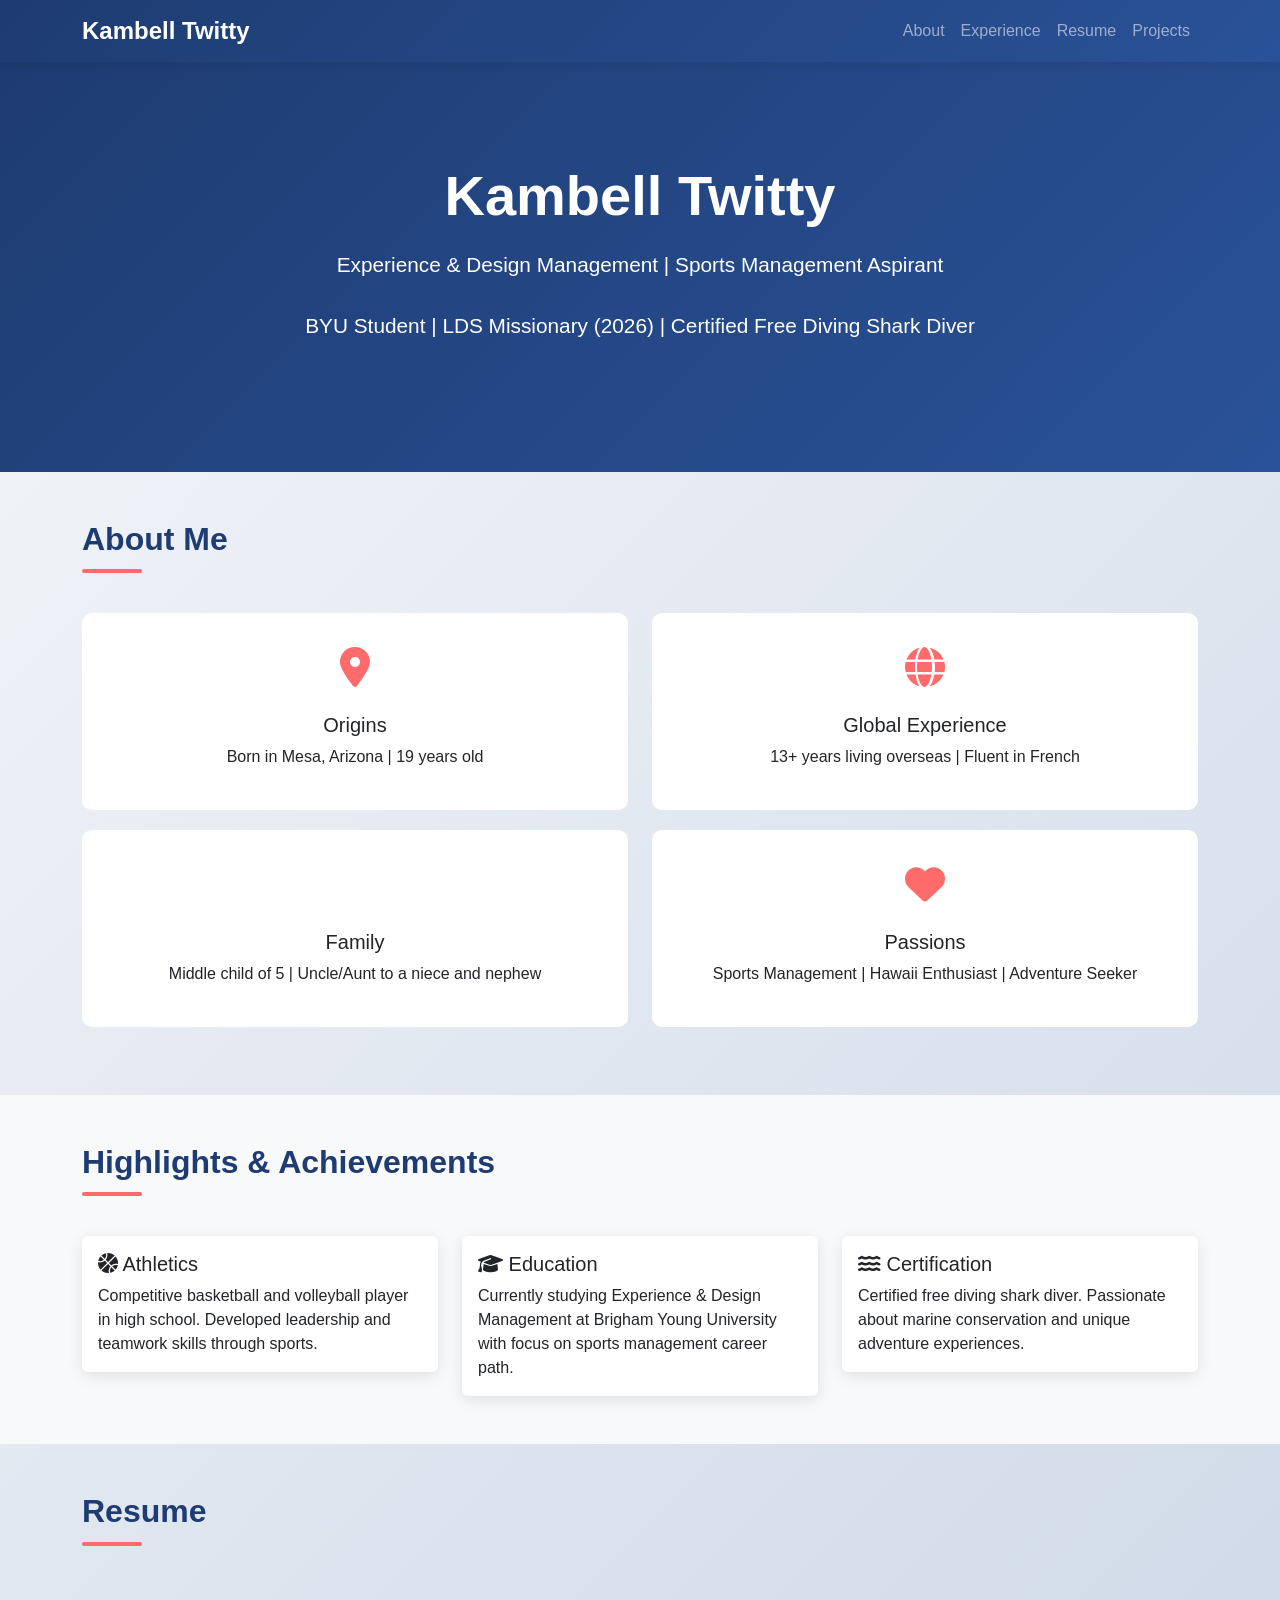
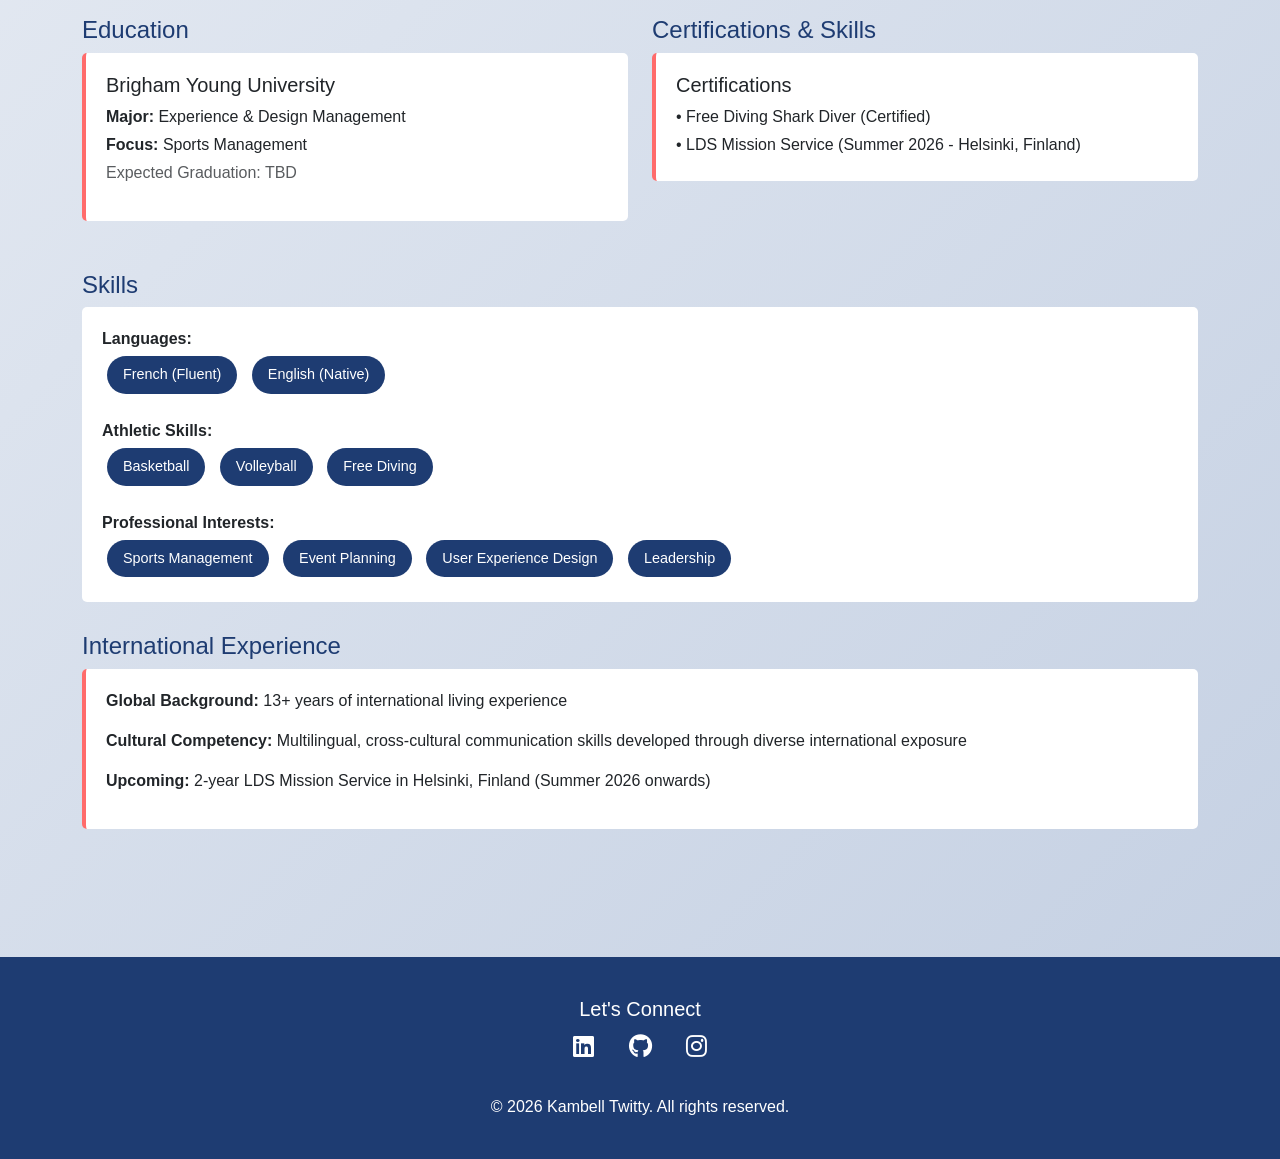
==== index.html @ cfc8c8ca "Initial commit: Create professional home page" ====
<!DOCTYPE html>
<html lang="en">
<head>
    <meta charset="UTF-8">
    <meta name="viewport" content="width=device-width, initial-scale=1.0">
    <title>Kambell Twitty | Experience & Design</title>
    <link href="https://cdn.jsdelivr.net/npm/bootstrap@5.3.0/dist/css/bootstrap.min.css" rel="stylesheet">
    <link href="https://cdnjs.cloudflare.com/ajax/libs/font-awesome/6.4.0/css/all.min.css" rel="stylesheet">
    <style>
        :root {
            --primary-color: #1e3c72;
            --secondary-color: #2a5298;
            --accent-color: #ff6b6b;
        }
        
        body {
            font-family: 'Segoe UI', Tahoma, Geneva, Verdana, sans-serif;
            background: linear-gradient(135deg, #f5f7fa 0%, #c3cfe2 100%);
            min-height: 100vh;
        }
        
        .navbar {
            background: linear-gradient(135deg, var(--primary-color) 0%, var(--secondary-color) 100%);
            box-shadow: 0 2px 10px rgba(0,0,0,0.1);
        }
        
        .navbar-brand {
            font-weight: 700;
            font-size: 1.5rem;
            color: #fff !important;
        }
        
        .hero-section {
            background: linear-gradient(135deg, var(--primary-color) 0%, var(--secondary-color) 100%);
            color: white;
            padding: 100px 0;
            text-align: center;
        }
        
        .hero-section h1 {
            font-size: 3.5rem;
            font-weight: 700;
            margin-bottom: 20px;
        }
        
        .hero-section p {
            font-size: 1.3rem;
            margin-bottom: 30px;
        }
        
        .card-hover {
            transition: transform 0.3s ease, box-shadow 0.3s ease;
            border: none;
            box-shadow: 0 4px 15px rgba(0,0,0,0.1);
        }
        
        .card-hover:hover {
            transform: translateY(-10px);
            box-shadow: 0 8px 25px rgba(0,0,0,0.15);
        }
        
        .section-title {
            color: var(--primary-color);
            font-weight: 700;
            margin-bottom: 40px;
            position: relative;
            padding-bottom: 15px;
        }
        
        .section-title::after {
            content: '';
            position: absolute;
            bottom: 0;
            left: 0;
            width: 60px;
            height: 4px;
            background: var(--accent-color);
            border-radius: 2px;
        }
        
        .skill-badge {
            display: inline-block;
            background: var(--primary-color);
            color: white;
            padding: 8px 16px;
            border-radius: 20px;
            margin: 5px;
            font-size: 0.9rem;
        }
        
        .fact-card {
            background: white;
            padding: 25px;
            border-radius: 10px;
            margin-bottom: 20px;
            text-align: center;
        }
        
        .fact-icon {
            font-size: 2.5rem;
            color: var(--accent-color);
            margin-bottom: 15px;
        }
        
        footer {
            background: var(--primary-color);
            color: white;
            padding: 40px 0;
            margin-top: 60px;
        }
        
        .social-links a {
            color: white;
            font-size: 1.5rem;
            margin: 0 15px;
            transition: color 0.3s ease;
        }
        
        .social-links a:hover {
            color: var(--accent-color);
        }
    </style>
</head>
<body>
    <!-- Navigation -->
    <nav class="navbar navbar-expand-lg navbar-dark sticky-top">
        <div class="container">
            <a class="navbar-brand" href="#home">Kambell Twitty</a>
            <button class="navbar-toggler" type="button" data-bs-toggle="collapse" data-bs-target="#navbarNav">
                <span class="navbar-toggler-icon"></span>
            </button>
            <div class="collapse navbar-collapse" id="navbarNav">
                <ul class="navbar-nav ms-auto">
                    <li class="nav-item"><a class="nav-link" href="#about">About</a></li>
                    <li class="nav-item"><a class="nav-link" href="#experience">Experience</a></li>
                    <li class="nav-item"><a class="nav-link" href="#resume">Resume</a></li>
                    <li class="nav-item"><a class="nav-link" href="scratch.html">Projects</a></li>
                </ul>
            </div>
        </div>
    </nav>

    <!-- Hero Section -->
    <div class="hero-section" id="home">
        <div class="container">
            <h1>Kambell Twitty</h1>
            <p>Experience & Design Management | Sports Management Aspirant</p>
            <p class="lead">BYU Student | LDS Missionary (2026) | Certified Free Diving Shark Diver</p>
        </div>
    </div>

    <!-- About Section -->
    <section class="py-5" id="about">
        <div class="container">
            <h2 class="section-title">About Me</h2>
            <div class="row">
                <div class="col-lg-6">
                    <div class="fact-card">
                        <div class="fact-icon"><i class="fas fa-map-marker-alt"></i></div>
                        <h5>Origins</h5>
                        <p>Born in Mesa, Arizona | 19 years old</p>
                    </div>
                </div>
                <div class="col-lg-6">
                    <div class="fact-card">
                        <div class="fact-icon"><i class="fas fa-globe"></i></div>
                        <h5>Global Experience</h5>
                        <p>13+ years living overseas | Fluent in French</p>
                    </div>
                </div>
                <div class="col-lg-6">
                    <div class="fact-card">
                        <div class="fact-icon"><i class="fas fa-family"></i></div>
                        <h5>Family</h5>
                        <p>Middle child of 5 | Uncle/Aunt to a niece and nephew</p>
                    </div>
                </div>
                <div class="col-lg-6">
                    <div class="fact-card">
                        <div class="fact-icon"><i class="fas fa-heart"></i></div>
                        <h5>Passions</h5>
                        <p>Sports Management | Hawaii Enthusiast | Adventure Seeker</p>
                    </div>
                </div>
            </div>
        </div>
    </section>

    <!-- Experience Section -->
    <section class="py-5 bg-light" id="experience">
        <div class="container">
            <h2 class="section-title">Highlights & Achievements</h2>
            <div class="row">
                <div class="col-lg-4">
                    <div class="card card-hover">
                        <div class="card-body">
                            <h5 class="card-title"><i class="fas fa-basketball"></i> Athletics</h5>
                            <p class="card-text">Competitive basketball and volleyball player in high school. Developed leadership and teamwork skills through sports.</p>
                        </div>
                    </div>
                </div>
                <div class="col-lg-4">
                    <div class="card card-hover">
                        <div class="card-body">
                            <h5 class="card-title"><i class="fas fa-graduation-cap"></i> Education</h5>
                            <p class="card-text">Currently studying Experience & Design Management at Brigham Young University with focus on sports management career path.</p>
                        </div>
                    </div>
                </div>
                <div class="col-lg-4">
                    <div class="card card-hover">
                        <div class="card-body">
                            <h5 class="card-title"><i class="fas fa-water"></i> Certification</h5>
                            <p class="card-text">Certified free diving shark diver. Passionate about marine conservation and unique adventure experiences.</p>
                        </div>
                    </div>
                </div>
            </div>
        </div>
    </section>

    <!-- Resume Section -->
    <section class="py-5" id="resume">
        <div class="container">
            <h2 class="section-title">Resume</h2>
            
            <div class="row">
                <div class="col-lg-6">
                    <h4 style="color: var(--primary-color); margin-top: 30px;">Education</h4>
                    <div style="background: white; padding: 20px; border-left: 4px solid var(--accent-color); margin-bottom: 20px; border-radius: 5px;">
                        <h5>Brigham Young University</h5>
                        <p class="mb-1"><strong>Major:</strong> Experience & Design Management</p>
                        <p class="mb-1"><strong>Focus:</strong> Sports Management</p>
                        <p class="text-muted">Expected Graduation: TBD</p>
                    </div>
                </div>

                <div class="col-lg-6">
                    <h4 style="color: var(--primary-color); margin-top: 30px;">Certifications & Skills</h4>
                    <div style="background: white; padding: 20px; border-left: 4px solid var(--accent-color); margin-bottom: 20px; border-radius: 5px;">
                        <h5>Certifications</h5>
                        <p class="mb-1">• Free Diving Shark Diver (Certified)</p>
                        <p class="mb-1">• LDS Mission Service (Summer 2026 - Helsinki, Finland)</p>
                    </div>
                </div>
            </div>

            <div class="row">
                <div class="col-12">
                    <h4 style="color: var(--primary-color); margin-top: 30px;">Skills</h4>
                    <div style="background: white; padding: 20px; border-radius: 5px;">
                        <div style="margin-bottom: 20px;">
                            <strong>Languages:</strong><br>
                            <span class="skill-badge">French (Fluent)</span>
                            <span class="skill-badge">English (Native)</span>
                        </div>
                        <div style="margin-bottom: 20px;">
                            <strong>Athletic Skills:</strong><br>
                            <span class="skill-badge">Basketball</span>
                            <span class="skill-badge">Volleyball</span>
                            <span class="skill-badge">Free Diving</span>
                        </div>
                        <div>
                            <strong>Professional Interests:</strong><br>
                            <span class="skill-badge">Sports Management</span>
                            <span class="skill-badge">Event Planning</span>
                            <span class="skill-badge">User Experience Design</span>
                            <span class="skill-badge">Leadership</span>
                        </div>
                    </div>
                </div>
            </div>

            <div class="row">
                <div class="col-12">
                    <h4 style="color: var(--primary-color); margin-top: 30px;">International Experience</h4>
                    <div style="background: white; padding: 20px; border-left: 4px solid var(--accent-color); margin-bottom: 20px; border-radius: 5px;">
                        <p><strong>Global Background:</strong> 13+ years of international living experience</p>
                        <p><strong>Cultural Competency:</strong> Multilingual, cross-cultural communication skills developed through diverse international exposure</p>
                        <p><strong>Upcoming:</strong> 2-year LDS Mission Service in Helsinki, Finland (Summer 2026 onwards)</p>
                    </div>
                </div>
            </div>
        </div>
    </section>

    <!-- Footer -->
    <footer>
        <div class="container text-center">
            <h5>Let's Connect</h5>
            <div class="social-links">
                <a href="https://www.linkedin.com" title="LinkedIn"><i class="fab fa-linkedin"></i></a>
                <a href="https://www.github.com/knt1018" title="GitHub"><i class="fab fa-github"></i></a>
                <a href="https://www.instagram.com" title="Instagram"><i class="fab fa-instagram"></i></a>
            </div>
            <p style="margin-top: 30px; margin-bottom: 0;">© 2026 Kambell Twitty. All rights reserved.</p>
        </div>
    </footer>

    <script src="https://cdn.jsdelivr.net/npm/bootstrap@5.3.0/dist/js/bootstrap.bundle.min.js"></script>
</body>
</html>
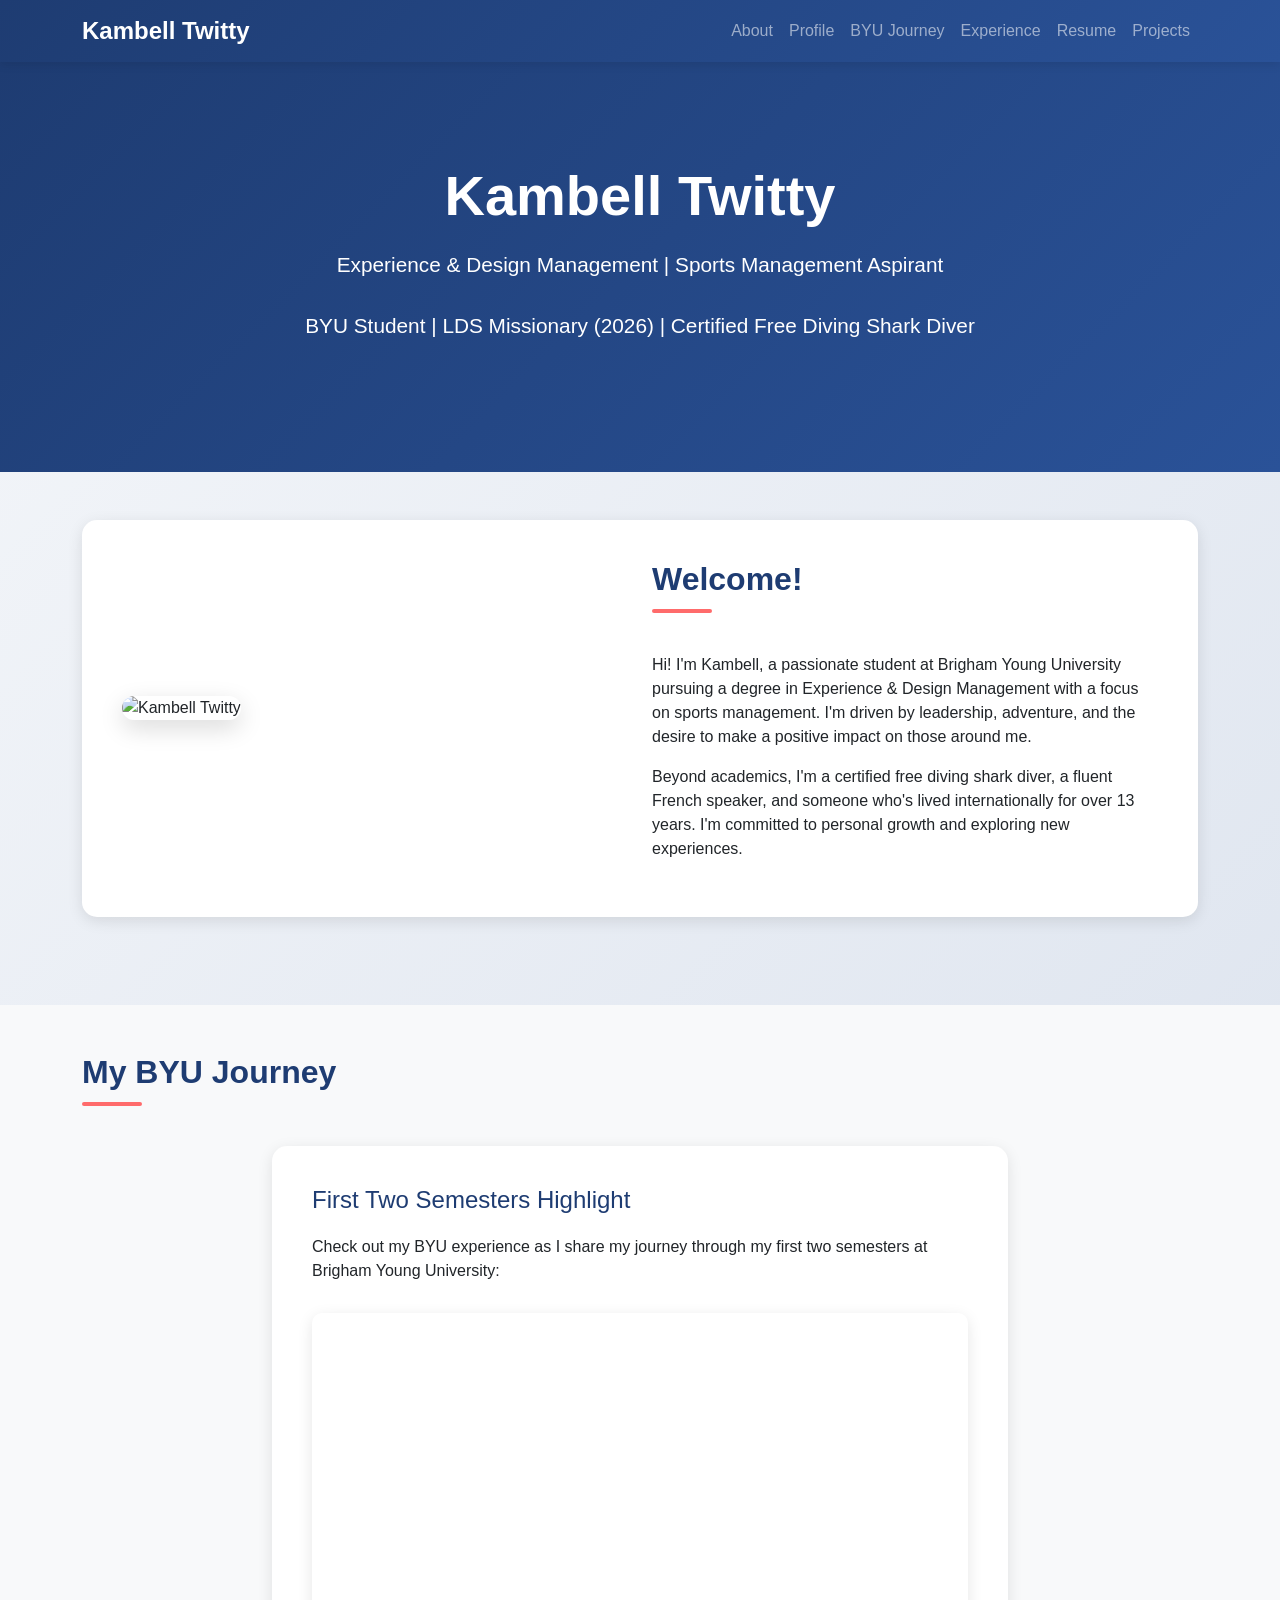
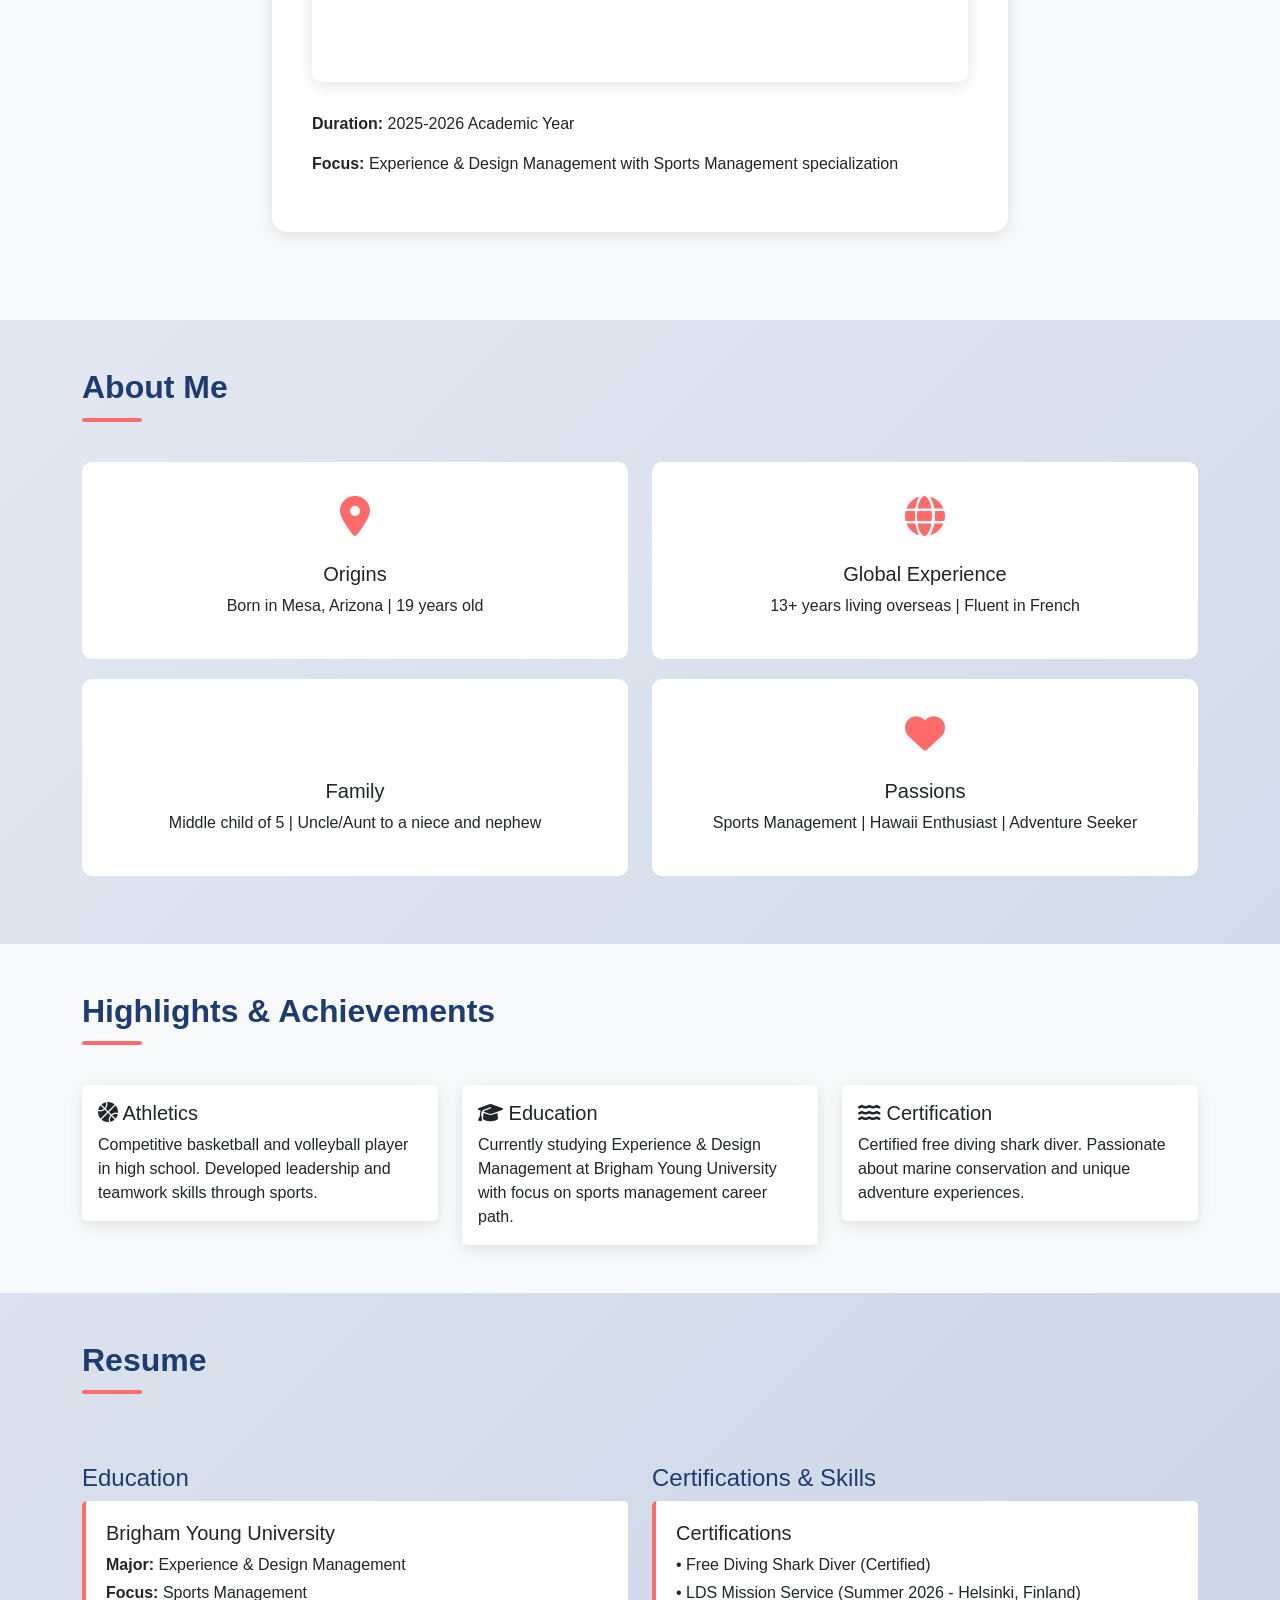
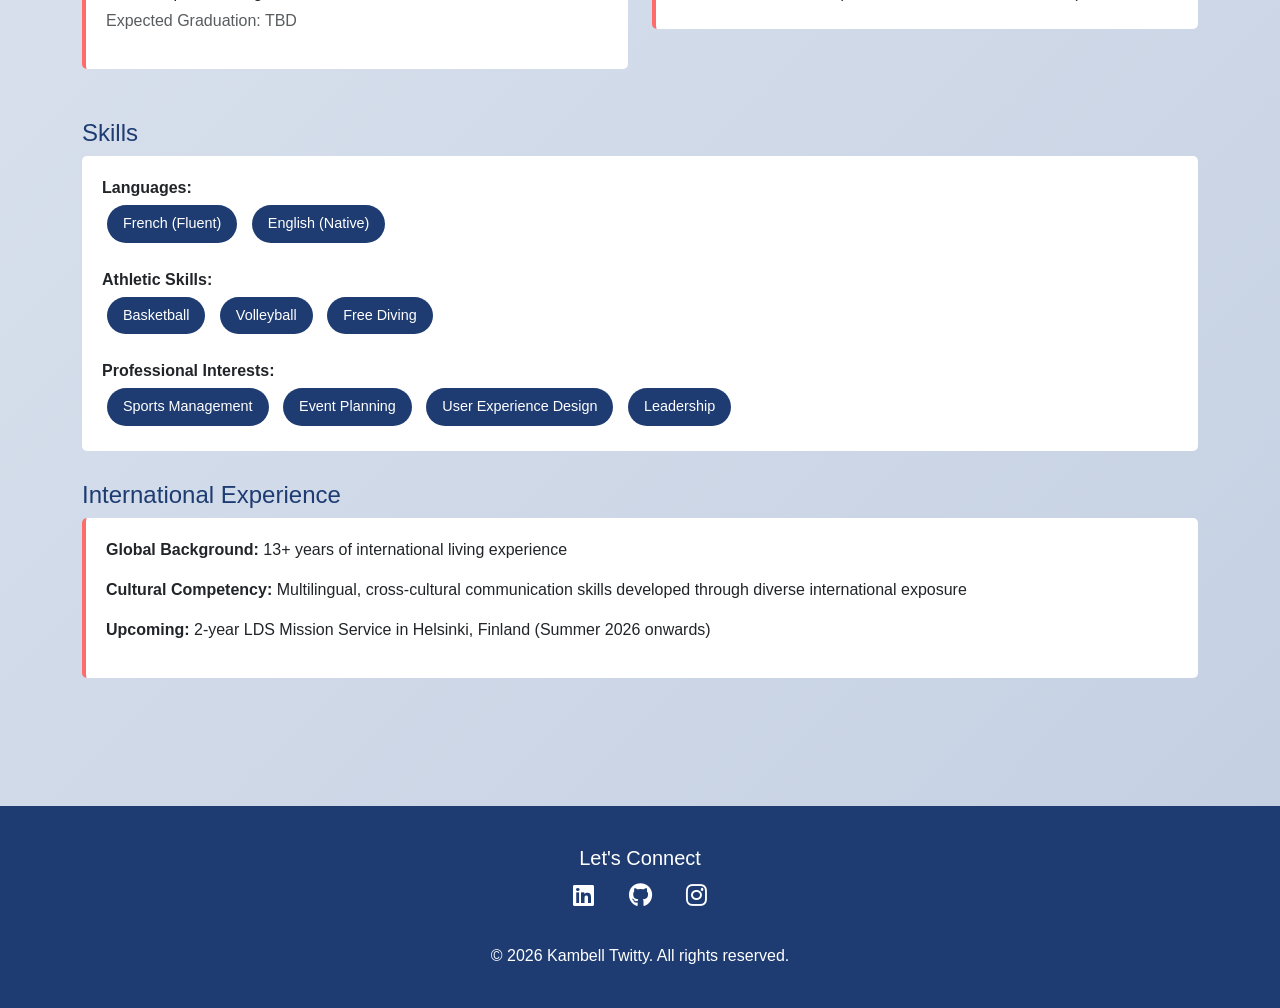
==== commit aae77b15: "Add resume details, BYU video, and profile picture" ====
--- a/index.html
+++ b/index.html
@@ -101,6 +101,41 @@
             color: var(--accent-color);
             margin-bottom: 15px;
         }
+
+        .profile-section {
+            background: white;
+            padding: 40px;
+            border-radius: 15px;
+            margin-bottom: 40px;
+            box-shadow: 0 4px 15px rgba(0,0,0,0.1);
+        }
+
+        .profile-image {
+            max-width: 100%;
+            border-radius: 15px;
+            box-shadow: 0 8px 25px rgba(0,0,0,0.15);
+            margin-bottom: 20px;
+        }
+
+        .video-container {
+            position: relative;
+            width: 100%;
+            padding-bottom: 56.25%;
+            height: 0;
+            overflow: hidden;
+            border-radius: 10px;
+            margin: 30px 0;
+            box-shadow: 0 4px 15px rgba(0,0,0,0.1);
+        }
+
+        .video-container iframe {
+            position: absolute;
+            top: 0;
+            left: 0;
+            width: 100%;
+            height: 100%;
+            border: none;
+        }
         
         footer {
             background: var(--primary-color);
@@ -132,6 +167,8 @@
             <div class="collapse navbar-collapse" id="navbarNav">
                 <ul class="navbar-nav ms-auto">
                     <li class="nav-item"><a class="nav-link" href="#about">About</a></li>
+                    <li class="nav-item"><a class="nav-link" href="#profile">Profile</a></li>
+                    <li class="nav-item"><a class="nav-link" href="#byu">BYU Journey</a></li>
                     <li class="nav-item"><a class="nav-link" href="#experience">Experience</a></li>
                     <li class="nav-item"><a class="nav-link" href="#resume">Resume</a></li>
                     <li class="nav-item"><a class="nav-link" href="scratch.html">Projects</a></li>
@@ -148,6 +185,44 @@
             <p class="lead">BYU Student | LDS Missionary (2026) | Certified Free Diving Shark Diver</p>
         </div>
     </div>
+
+    <!-- Profile Section with Picture -->
+    <section class="py-5" id="profile">
+        <div class="container">
+            <div class="profile-section">
+                <div class="row align-items-center">
+                    <div class="col-lg-6">
+                        <img src="images/profile.jpg" alt="Kambell Twitty" class="profile-image">
+                    </div>
+                    <div class="col-lg-6">
+                        <h2 class="section-title">Welcome!</h2>
+                        <p>Hi! I'm Kambell, a passionate student at Brigham Young University pursuing a degree in Experience & Design Management with a focus on sports management. I'm driven by leadership, adventure, and the desire to make a positive impact on those around me.</p>
+                        <p>Beyond academics, I'm a certified free diving shark diver, a fluent French speaker, and someone who's lived internationally for over 13 years. I'm committed to personal growth and exploring new experiences.</p>
+                    </div>
+                </div>
+            </div>
+        </div>
+    </section>
+
+    <!-- BYU Journey Section -->
+    <section class="py-5 bg-light" id="byu">
+        <div class="container">
+            <h2 class="section-title">My BYU Journey</h2>
+            <div class="row">
+                <div class="col-lg-8 mx-auto">
+                    <div class="profile-section">
+                        <h4 style="color: var(--primary-color); margin-bottom: 20px;">First Two Semesters Highlight</h4>
+                        <p>Check out my BYU experience as I share my journey through my first two semesters at Brigham Young University:</p>
+                        <div class="video-container">
+                            <iframe src="https://www.youtube.com/embed/iXqQckpRksQ" title="My BYU Experience" allowfullscreen="" allow="accelerometer; autoplay; clipboard-write; encrypted-media; gyroscope; picture-in-picture"></iframe>
+                        </div>
+                        <p><strong>Duration:</strong> 2025-2026 Academic Year</p>
+                        <p><strong>Focus:</strong> Experience & Design Management with Sports Management specialization</p>
+                    </div>
+                </div>
+            </div>
+        </div>
+    </section>
 
     <!-- About Section -->
     <section class="py-5" id="about">
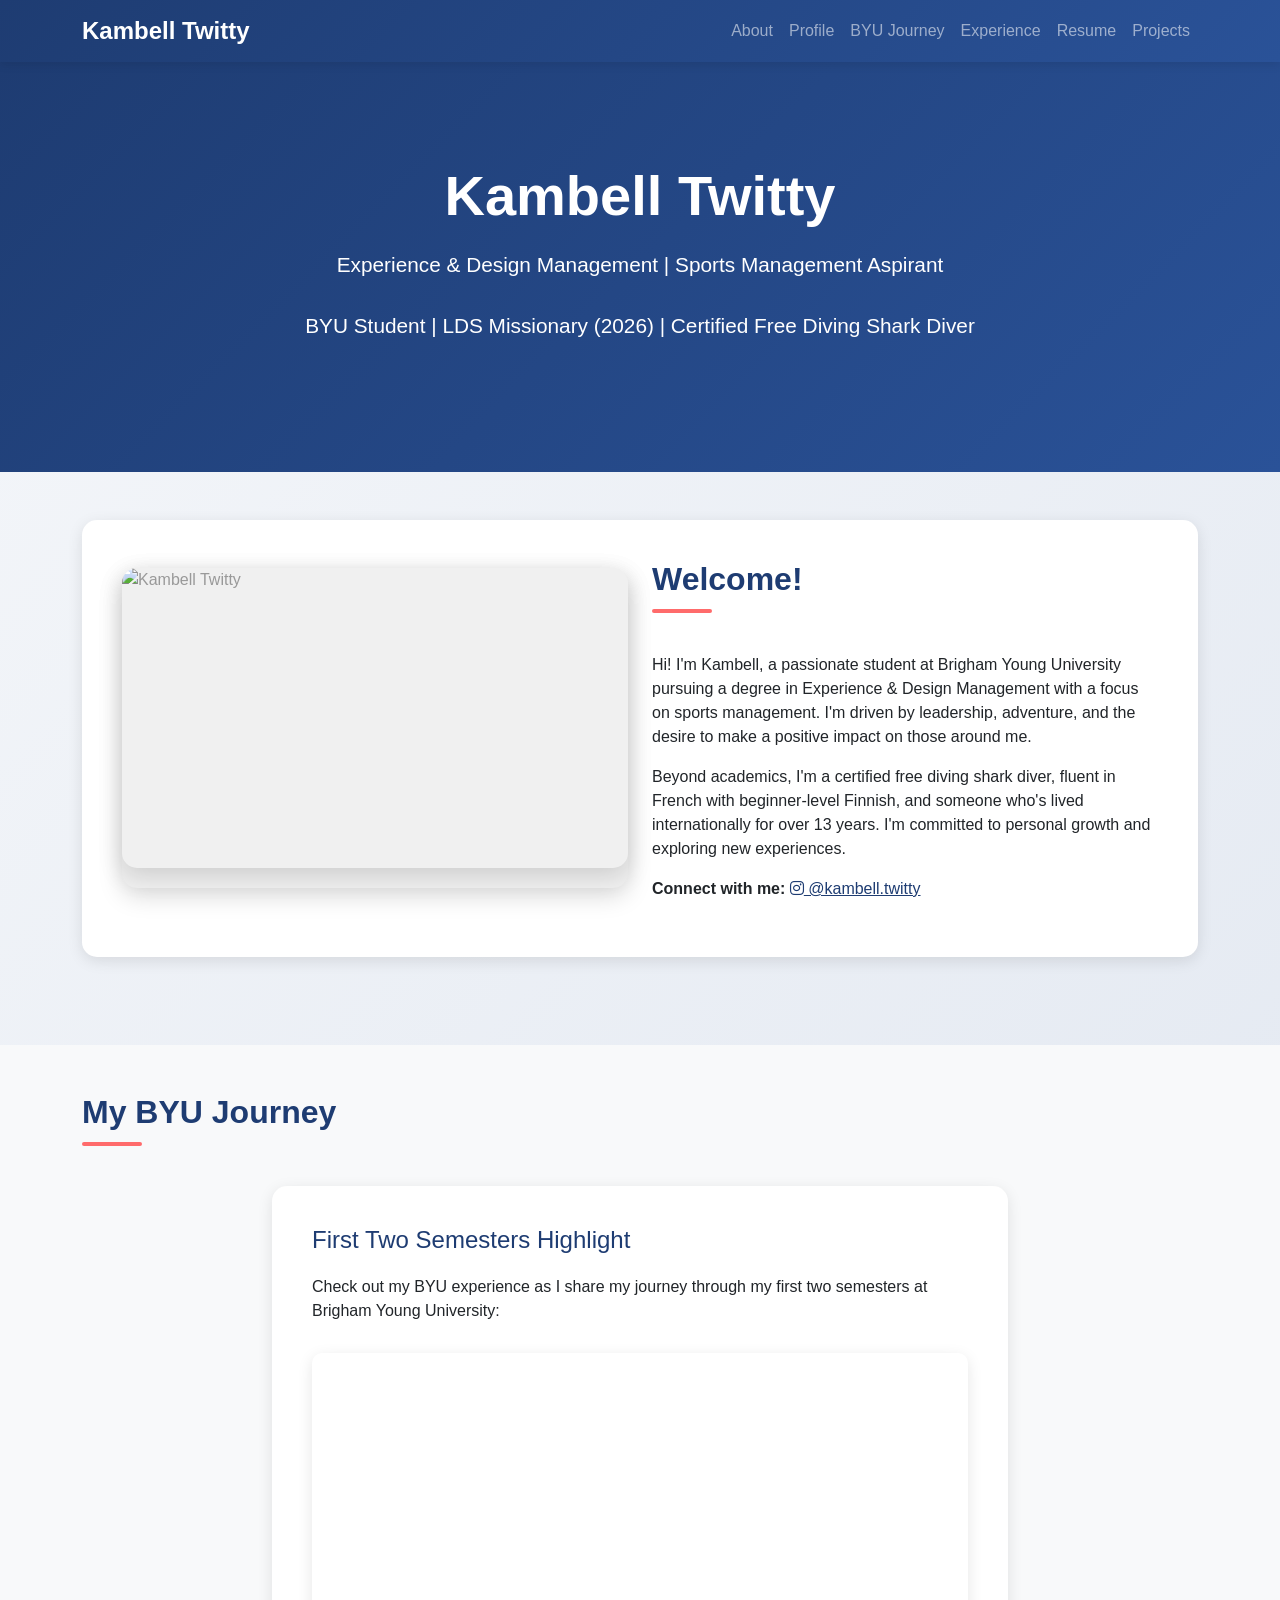
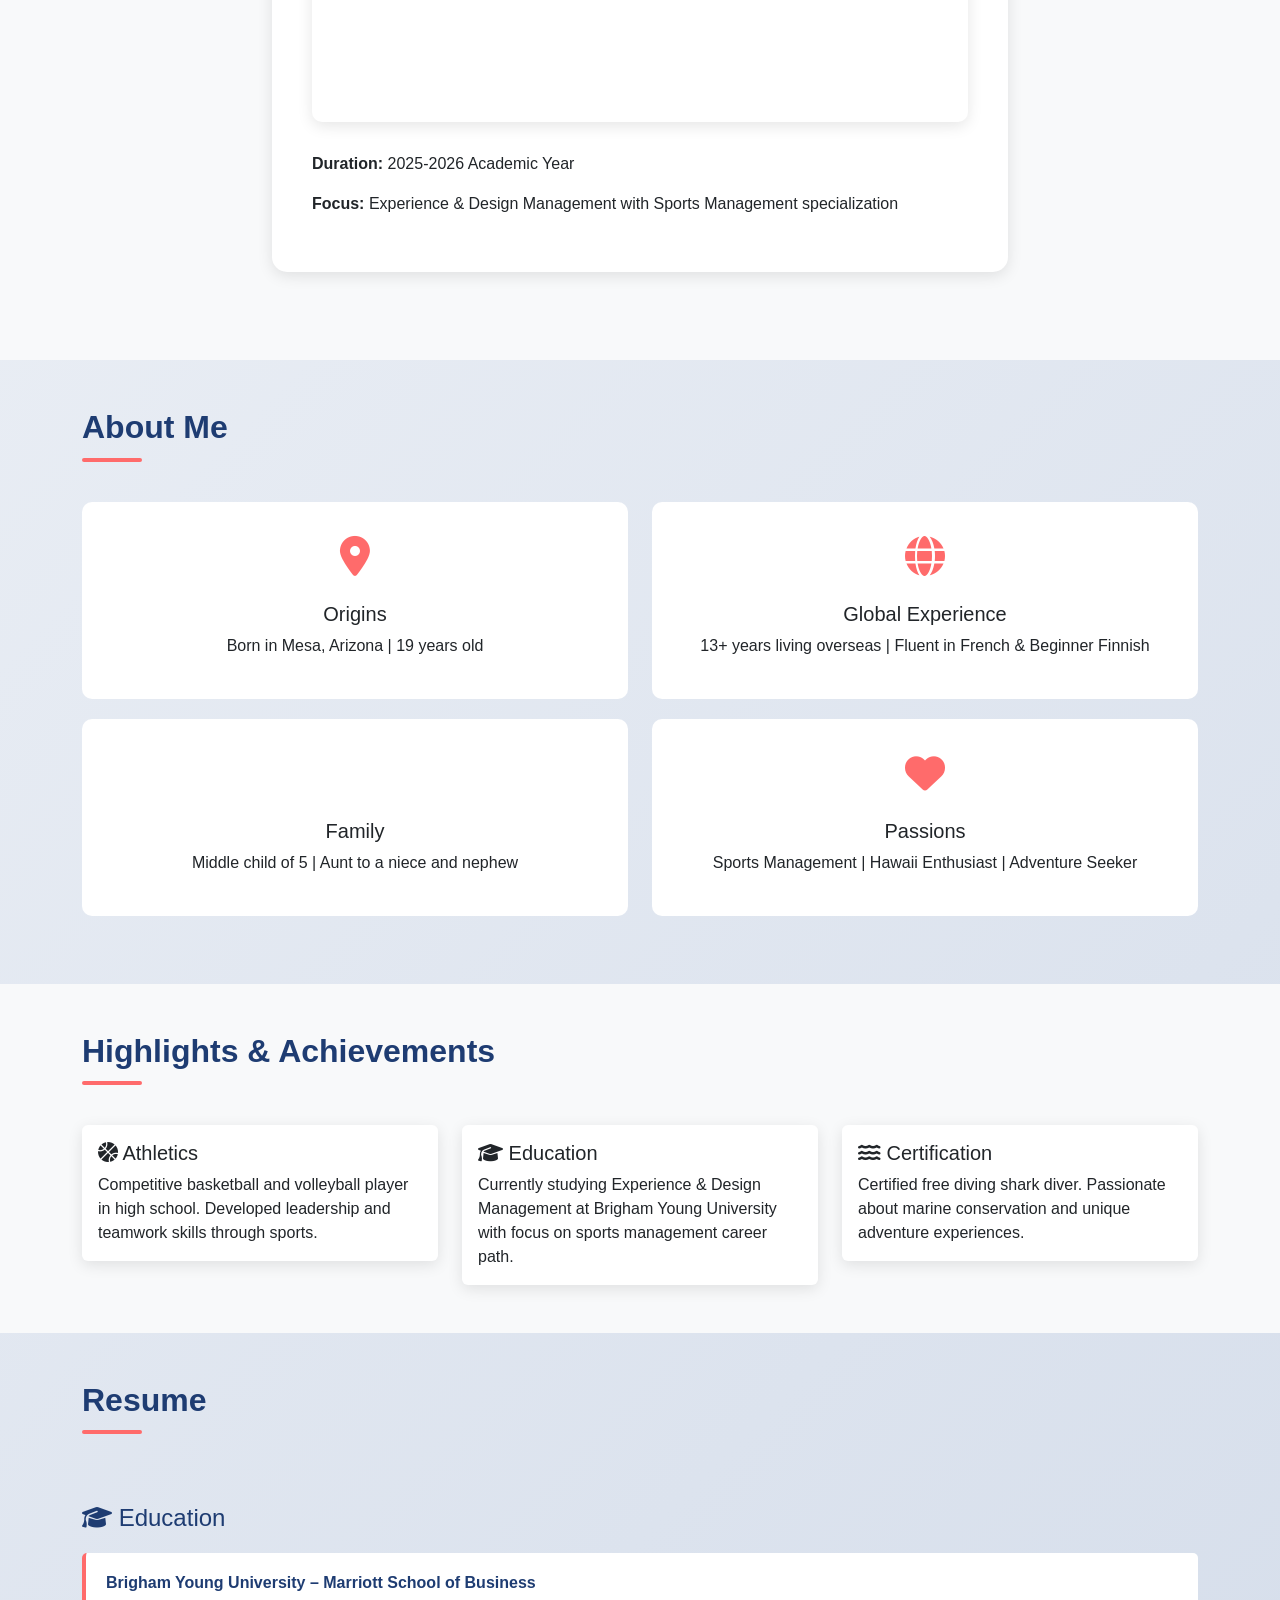
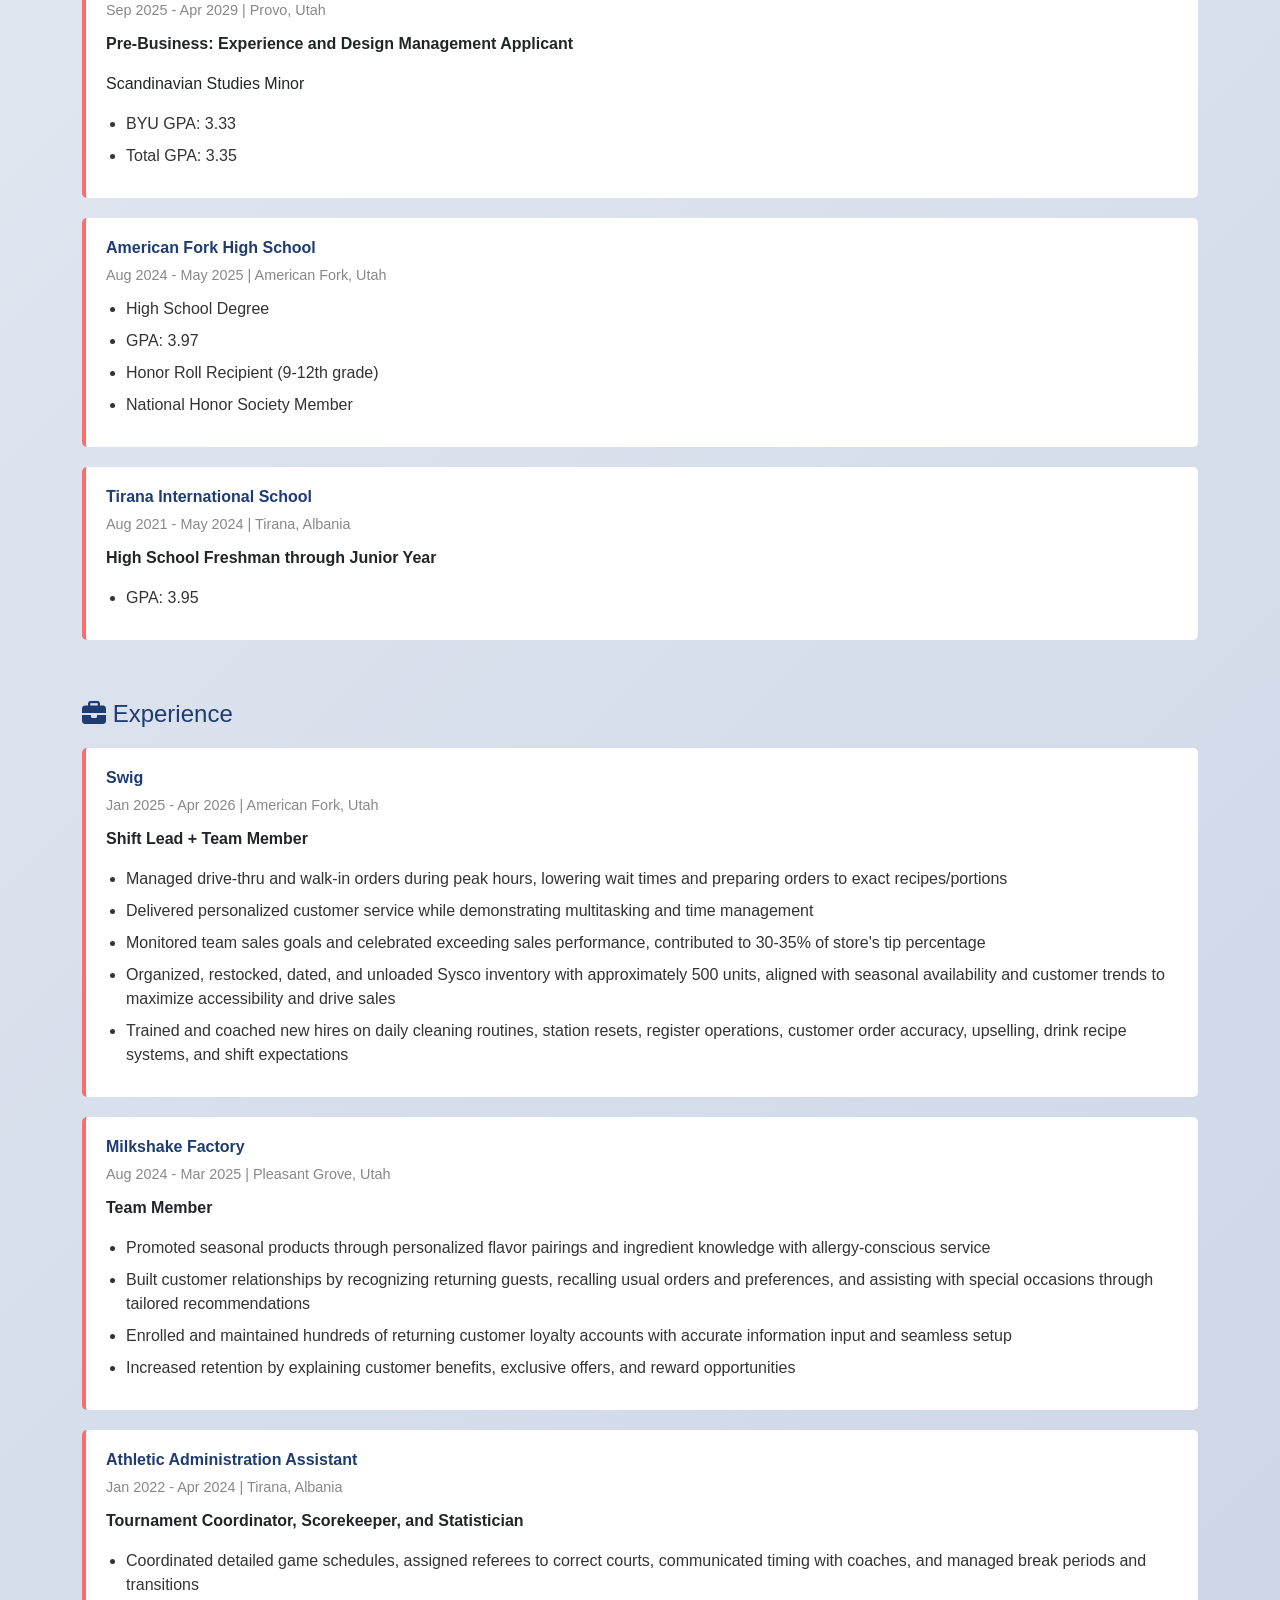
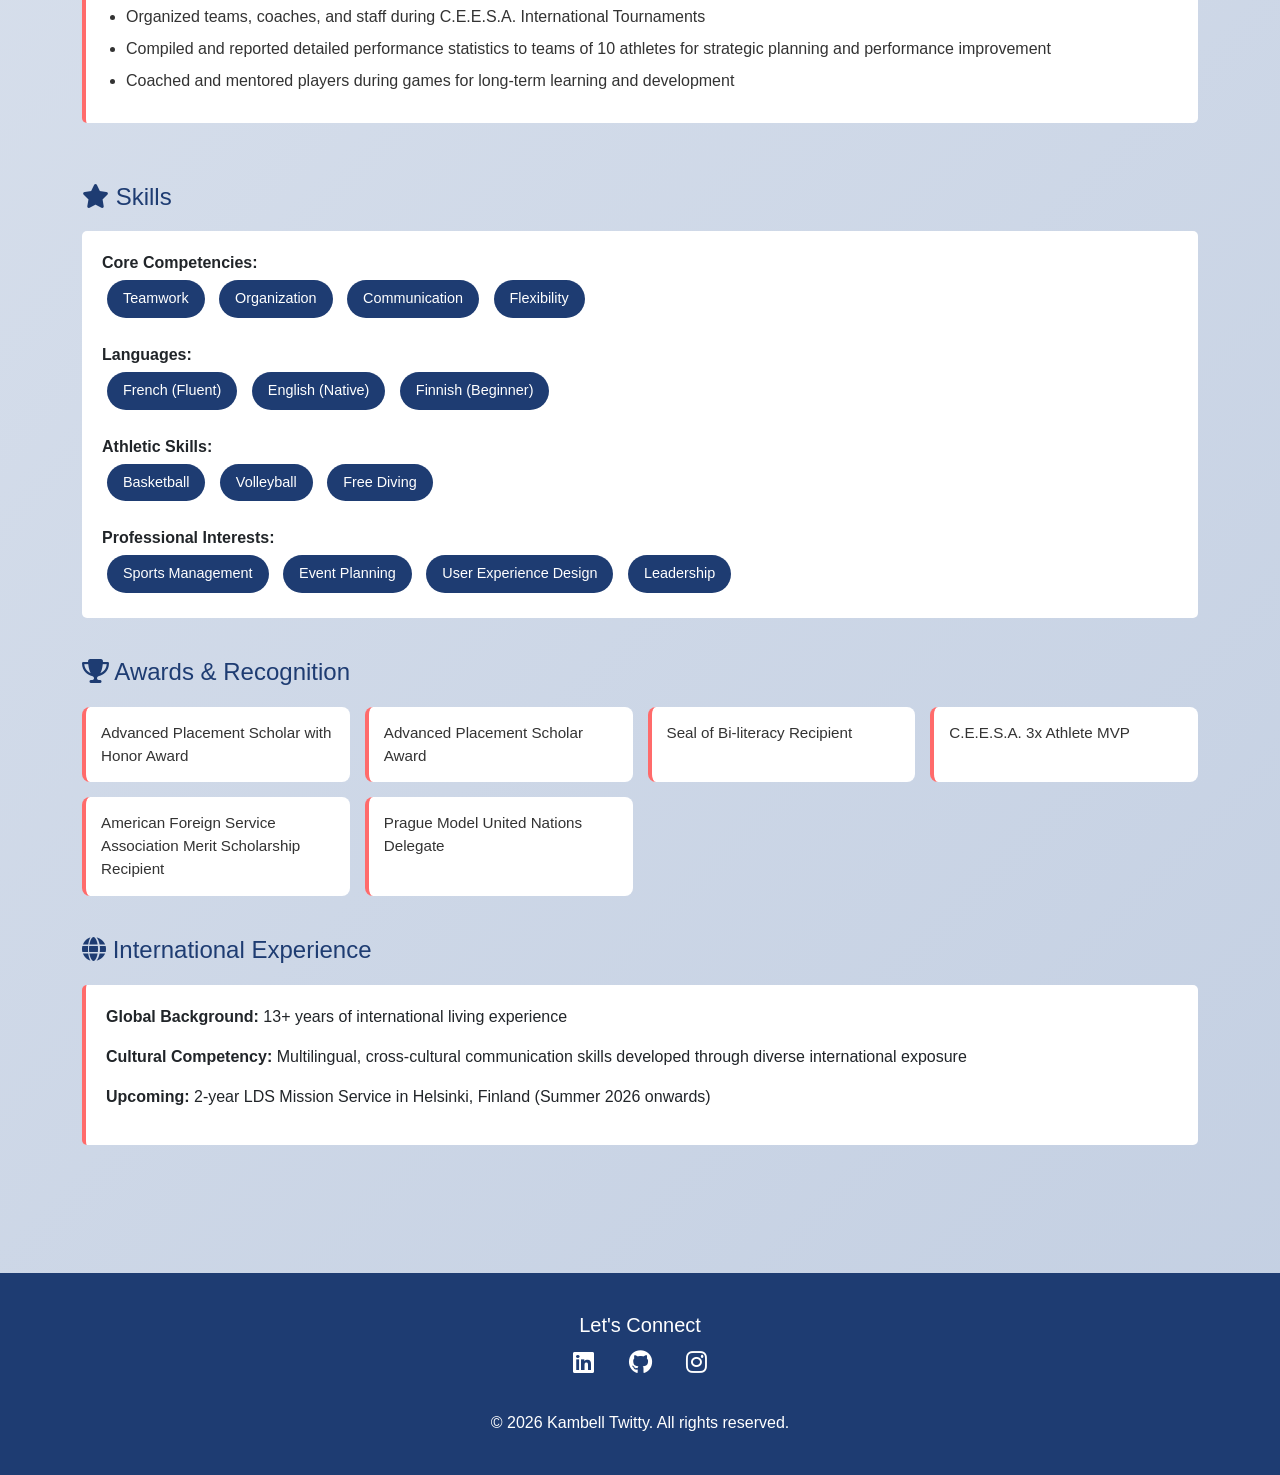
==== commit 0846599b: "Update resume with full education, experience, awards, and Instagram handle" ====
--- a/index.html
+++ b/index.html
@@ -115,6 +115,12 @@
             border-radius: 15px;
             box-shadow: 0 8px 25px rgba(0,0,0,0.15);
             margin-bottom: 20px;
+            background: #f0f0f0;
+            min-height: 300px;
+            display: flex;
+            align-items: center;
+            justify-content: center;
+            color: #999;
         }
 
         .video-container {
@@ -135,6 +141,52 @@
             width: 100%;
             height: 100%;
             border: none;
+        }
+
+        .education-item, .experience-item {
+            background: white;
+            padding: 20px;
+            border-left: 4px solid var(--accent-color);
+            margin-bottom: 20px;
+            border-radius: 5px;
+        }
+
+        .education-item h6, .experience-item h6 {
+            color: var(--primary-color);
+            font-weight: 700;
+            margin-bottom: 8px;
+        }
+
+        .education-item .meta, .experience-item .meta {
+            color: #888;
+            font-size: 0.9rem;
+            margin-bottom: 10px;
+        }
+
+        .education-item ul, .experience-item ul {
+            margin: 10px 0;
+            padding-left: 20px;
+        }
+
+        .education-item li, .experience-item li {
+            margin-bottom: 8px;
+            color: #333;
+        }
+
+        .awards-grid {
+            display: grid;
+            grid-template-columns: repeat(auto-fit, minmax(250px, 1fr));
+            gap: 15px;
+            margin-top: 20px;
+        }
+
+        .award-item {
+            background: white;
+            padding: 15px;
+            border-radius: 8px;
+            border-left: 4px solid var(--accent-color);
+            color: #333;
+            font-size: 0.95rem;
         }
         
         footer {
@@ -192,12 +244,15 @@
             <div class="profile-section">
                 <div class="row align-items-center">
                     <div class="col-lg-6">
-                        <img src="images/profile.jpg" alt="Kambell Twitty" class="profile-image">
+                        <div class="profile-image">
+                            <img src="images/profile.jpg" alt="Kambell Twitty" class="profile-image" style="width: 100%; height: auto; background: transparent;">
+                        </div>
                     </div>
                     <div class="col-lg-6">
                         <h2 class="section-title">Welcome!</h2>
                         <p>Hi! I'm Kambell, a passionate student at Brigham Young University pursuing a degree in Experience & Design Management with a focus on sports management. I'm driven by leadership, adventure, and the desire to make a positive impact on those around me.</p>
-                        <p>Beyond academics, I'm a certified free diving shark diver, a fluent French speaker, and someone who's lived internationally for over 13 years. I'm committed to personal growth and exploring new experiences.</p>
+                        <p>Beyond academics, I'm a certified free diving shark diver, fluent in French with beginner-level Finnish, and someone who's lived internationally for over 13 years. I'm committed to personal growth and exploring new experiences.</p>
+                        <p><strong>Connect with me:</strong> <a href="https://instagram.com/kambell.twitty" target="_blank" style="color: var(--primary-color);"><i class="fab fa-instagram"></i> @kambell.twitty</a></p>
                     </div>
                 </div>
             </div>
@@ -240,14 +295,14 @@
                     <div class="fact-card">
                         <div class="fact-icon"><i class="fas fa-globe"></i></div>
                         <h5>Global Experience</h5>
-                        <p>13+ years living overseas | Fluent in French</p>
+                        <p>13+ years living overseas | Fluent in French & Beginner Finnish</p>
                     </div>
                 </div>
                 <div class="col-lg-6">
                     <div class="fact-card">
                         <div class="fact-icon"><i class="fas fa-family"></i></div>
                         <h5>Family</h5>
-                        <p>Middle child of 5 | Uncle/Aunt to a niece and nephew</p>
+                        <p>Middle child of 5 | Aunt to a niece and nephew</p>
                     </div>
                 </div>
                 <div class="col-lg-6">
@@ -299,35 +354,113 @@
         <div class="container">
             <h2 class="section-title">Resume</h2>
             
-            <div class="row">
-                <div class="col-lg-6">
-                    <h4 style="color: var(--primary-color); margin-top: 30px;">Education</h4>
-                    <div style="background: white; padding: 20px; border-left: 4px solid var(--accent-color); margin-bottom: 20px; border-radius: 5px;">
-                        <h5>Brigham Young University</h5>
-                        <p class="mb-1"><strong>Major:</strong> Experience & Design Management</p>
-                        <p class="mb-1"><strong>Focus:</strong> Sports Management</p>
-                        <p class="text-muted">Expected Graduation: TBD</p>
-                    </div>
-                </div>
-
-                <div class="col-lg-6">
-                    <h4 style="color: var(--primary-color); margin-top: 30px;">Certifications & Skills</h4>
-                    <div style="background: white; padding: 20px; border-left: 4px solid var(--accent-color); margin-bottom: 20px; border-radius: 5px;">
-                        <h5>Certifications</h5>
-                        <p class="mb-1">• Free Diving Shark Diver (Certified)</p>
-                        <p class="mb-1">• LDS Mission Service (Summer 2026 - Helsinki, Finland)</p>
-                    </div>
-                </div>
-            </div>
-
-            <div class="row">
-                <div class="col-12">
-                    <h4 style="color: var(--primary-color); margin-top: 30px;">Skills</h4>
+            <!-- Education -->
+            <div class="row">
+                <div class="col-12">
+                    <h4 style="color: var(--primary-color); margin-top: 30px; margin-bottom: 20px;"><i class="fas fa-graduation-cap"></i> Education</h4>
+                </div>
+            </div>
+
+            <div class="row">
+                <div class="col-12">
+                    <div class="education-item">
+                        <h6>Brigham Young University – Marriott School of Business</h6>
+                        <div class="meta">Sep 2025 - Apr 2029 | Provo, Utah</div>
+                        <p><strong>Pre-Business: Experience and Design Management Applicant</strong></p>
+                        <p>Scandinavian Studies Minor</p>
+                        <ul>
+                            <li>BYU GPA: 3.33</li>
+                            <li>Total GPA: 3.35</li>
+                        </ul>
+                    </div>
+
+                    <div class="education-item">
+                        <h6>American Fork High School</h6>
+                        <div class="meta">Aug 2024 - May 2025 | American Fork, Utah</div>
+                        <ul>
+                            <li>High School Degree</li>
+                            <li>GPA: 3.97</li>
+                            <li>Honor Roll Recipient (9-12th grade)</li>
+                            <li>National Honor Society Member</li>
+                        </ul>
+                    </div>
+
+                    <div class="education-item">
+                        <h6>Tirana International School</h6>
+                        <div class="meta">Aug 2021 - May 2024 | Tirana, Albania</div>
+                        <p><strong>High School Freshman through Junior Year</strong></p>
+                        <ul>
+                            <li>GPA: 3.95</li>
+                        </ul>
+                    </div>
+                </div>
+            </div>
+
+            <!-- Experience -->
+            <div class="row">
+                <div class="col-12">
+                    <h4 style="color: var(--primary-color); margin-top: 40px; margin-bottom: 20px;"><i class="fas fa-briefcase"></i> Experience</h4>
+                </div>
+            </div>
+
+            <div class="row">
+                <div class="col-12">
+                    <div class="experience-item">
+                        <h6>Swig</h6>
+                        <div class="meta">Jan 2025 - Apr 2026 | American Fork, Utah</div>
+                        <p><strong>Shift Lead + Team Member</strong></p>
+                        <ul>
+                            <li>Managed drive-thru and walk-in orders during peak hours, lowering wait times and preparing orders to exact recipes/portions</li>
+                            <li>Delivered personalized customer service while demonstrating multitasking and time management</li>
+                            <li>Monitored team sales goals and celebrated exceeding sales performance, contributed to 30-35% of store's tip percentage</li>
+                            <li>Organized, restocked, dated, and unloaded Sysco inventory with approximately 500 units, aligned with seasonal availability and customer trends to maximize accessibility and drive sales</li>
+                            <li>Trained and coached new hires on daily cleaning routines, station resets, register operations, customer order accuracy, upselling, drink recipe systems, and shift expectations</li>
+                        </ul>
+                    </div>
+
+                    <div class="experience-item">
+                        <h6>Milkshake Factory</h6>
+                        <div class="meta">Aug 2024 - Mar 2025 | Pleasant Grove, Utah</div>
+                        <p><strong>Team Member</strong></p>
+                        <ul>
+                            <li>Promoted seasonal products through personalized flavor pairings and ingredient knowledge with allergy-conscious service</li>
+                            <li>Built customer relationships by recognizing returning guests, recalling usual orders and preferences, and assisting with special occasions through tailored recommendations</li>
+                            <li>Enrolled and maintained hundreds of returning customer loyalty accounts with accurate information input and seamless setup</li>
+                            <li>Increased retention by explaining customer benefits, exclusive offers, and reward opportunities</li>
+                        </ul>
+                    </div>
+
+                    <div class="experience-item">
+                        <h6>Athletic Administration Assistant</h6>
+                        <div class="meta">Jan 2022 - Apr 2024 | Tirana, Albania</div>
+                        <p><strong>Tournament Coordinator, Scorekeeper, and Statistician</strong></p>
+                        <ul>
+                            <li>Coordinated detailed game schedules, assigned referees to correct courts, communicated timing with coaches, and managed break periods and transitions</li>
+                            <li>Organized teams, coaches, and staff during C.E.E.S.A. International Tournaments</li>
+                            <li>Compiled and reported detailed performance statistics to teams of 10 athletes for strategic planning and performance improvement</li>
+                            <li>Coached and mentored players during games for long-term learning and development</li>
+                        </ul>
+                    </div>
+                </div>
+            </div>
+
+            <!-- Skills -->
+            <div class="row">
+                <div class="col-12">
+                    <h4 style="color: var(--primary-color); margin-top: 40px; margin-bottom: 20px;"><i class="fas fa-star"></i> Skills</h4>
                     <div style="background: white; padding: 20px; border-radius: 5px;">
+                        <div style="margin-bottom: 20px;">
+                            <strong>Core Competencies:</strong><br>
+                            <span class="skill-badge">Teamwork</span>
+                            <span class="skill-badge">Organization</span>
+                            <span class="skill-badge">Communication</span>
+                            <span class="skill-badge">Flexibility</span>
+                        </div>
                         <div style="margin-bottom: 20px;">
                             <strong>Languages:</strong><br>
                             <span class="skill-badge">French (Fluent)</span>
                             <span class="skill-badge">English (Native)</span>
+                            <span class="skill-badge">Finnish (Beginner)</span>
                         </div>
                         <div style="margin-bottom: 20px;">
                             <strong>Athletic Skills:</strong><br>
@@ -346,9 +479,25 @@
                 </div>
             </div>
 
-            <div class="row">
-                <div class="col-12">
-                    <h4 style="color: var(--primary-color); margin-top: 30px;">International Experience</h4>
+            <!-- Awards -->
+            <div class="row">
+                <div class="col-12">
+                    <h4 style="color: var(--primary-color); margin-top: 40px; margin-bottom: 20px;"><i class="fas fa-trophy"></i> Awards & Recognition</h4>
+                    <div class="awards-grid">
+                        <div class="award-item">Advanced Placement Scholar with Honor Award</div>
+                        <div class="award-item">Advanced Placement Scholar Award</div>
+                        <div class="award-item">Seal of Bi-literacy Recipient</div>
+                        <div class="award-item">C.E.E.S.A. 3x Athlete MVP</div>
+                        <div class="award-item">American Foreign Service Association Merit Scholarship Recipient</div>
+                        <div class="award-item">Prague Model United Nations Delegate</div>
+                    </div>
+                </div>
+            </div>
+
+            <!-- International Experience -->
+            <div class="row">
+                <div class="col-12">
+                    <h4 style="color: var(--primary-color); margin-top: 40px; margin-bottom: 20px;"><i class="fas fa-globe"></i> International Experience</h4>
                     <div style="background: white; padding: 20px; border-left: 4px solid var(--accent-color); margin-bottom: 20px; border-radius: 5px;">
                         <p><strong>Global Background:</strong> 13+ years of international living experience</p>
                         <p><strong>Cultural Competency:</strong> Multilingual, cross-cultural communication skills developed through diverse international exposure</p>
@@ -366,7 +515,7 @@
             <div class="social-links">
                 <a href="https://www.linkedin.com" title="LinkedIn"><i class="fab fa-linkedin"></i></a>
                 <a href="https://www.github.com/knt1018" title="GitHub"><i class="fab fa-github"></i></a>
-                <a href="https://www.instagram.com" title="Instagram"><i class="fab fa-instagram"></i></a>
+                <a href="https://instagram.com/kambell.twitty" title="Instagram"><i class="fab fa-instagram"></i></a>
             </div>
             <p style="margin-top: 30px; margin-bottom: 0;">© 2026 Kambell Twitty. All rights reserved.</p>
         </div>
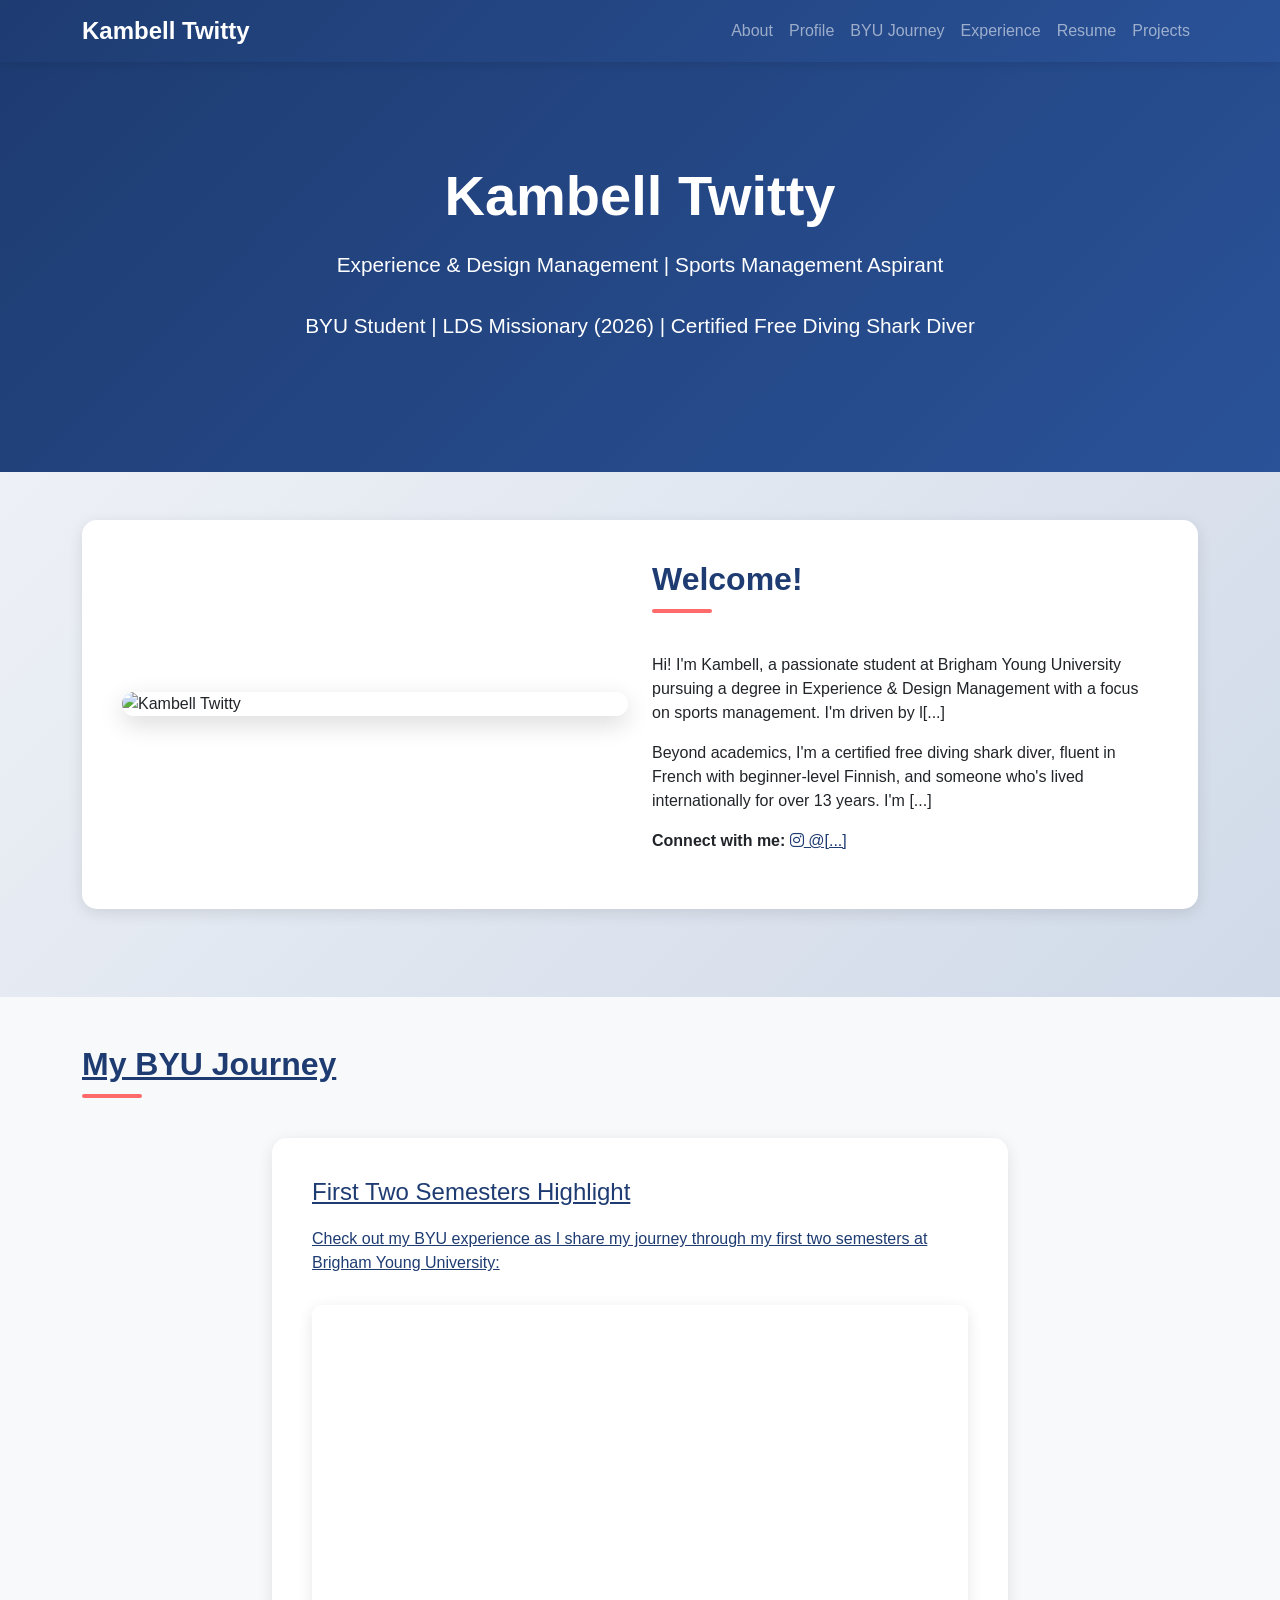
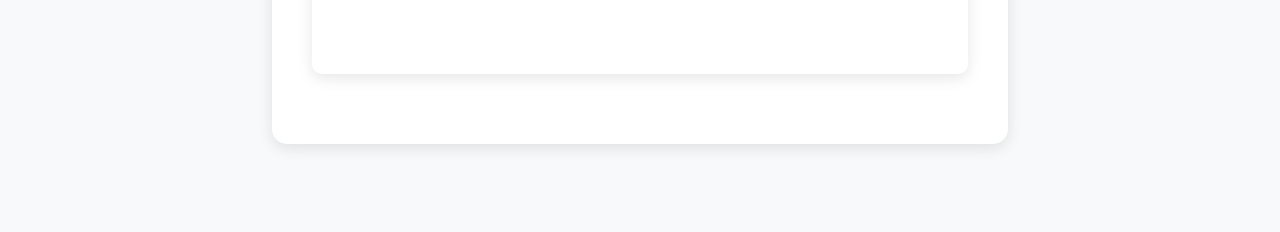
==== commit 79e585df: "Fix profile picture by using IMG_1690.JPG image file" ====
--- a/index.html
+++ b/index.html
@@ -115,12 +115,9 @@
             border-radius: 15px;
             box-shadow: 0 8px 25px rgba(0,0,0,0.15);
             margin-bottom: 20px;
-            background: #f0f0f0;
-            min-height: 300px;
-            display: flex;
-            align-items: center;
-            justify-content: center;
-            color: #999;
+            width: 100%;
+            height: auto;
+            display: block;
         }
 
         .video-container {
@@ -244,15 +241,13 @@
             <div class="profile-section">
                 <div class="row align-items-center">
                     <div class="col-lg-6">
-                        <div class="profile-image">
-                            <img src="images/profile.jpg" alt="Kambell Twitty" class="profile-image" style="width: 100%; height: auto; background: transparent;">
-                        </div>
+                        <img src="images/IMG_1690.JPG" alt="Kambell Twitty" class="profile-image">
                     </div>
                     <div class="col-lg-6">
                         <h2 class="section-title">Welcome!</h2>
-                        <p>Hi! I'm Kambell, a passionate student at Brigham Young University pursuing a degree in Experience & Design Management with a focus on sports management. I'm driven by leadership, adventure, and the desire to make a positive impact on those around me.</p>
-                        <p>Beyond academics, I'm a certified free diving shark diver, fluent in French with beginner-level Finnish, and someone who's lived internationally for over 13 years. I'm committed to personal growth and exploring new experiences.</p>
-                        <p><strong>Connect with me:</strong> <a href="https://instagram.com/kambell.twitty" target="_blank" style="color: var(--primary-color);"><i class="fab fa-instagram"></i> @kambell.twitty</a></p>
+                        <p>Hi! I'm Kambell, a passionate student at Brigham Young University pursuing a degree in Experience & Design Management with a focus on sports management. I'm driven by l[...]
+                        <p>Beyond academics, I'm a certified free diving shark diver, fluent in French with beginner-level Finnish, and someone who's lived internationally for over 13 years. I'm [...]
+                        <p><strong>Connect with me:</strong> <a href="https://instagram.com/kambell.twitty" target="_blank" style="color: var(--primary-color);"><i class="fab fa-instagram"></i> @[...]
                     </div>
                 </div>
             </div>
@@ -269,7 +264,7 @@
                         <h4 style="color: var(--primary-color); margin-bottom: 20px;">First Two Semesters Highlight</h4>
                         <p>Check out my BYU experience as I share my journey through my first two semesters at Brigham Young University:</p>
                         <div class="video-container">
-                            <iframe src="https://www.youtube.com/embed/iXqQckpRksQ" title="My BYU Experience" allowfullscreen="" allow="accelerometer; autoplay; clipboard-write; encrypted-media; gyroscope; picture-in-picture"></iframe>
+                            <iframe src="https://www.youtube.com/embed/iXqQckpRksQ" title="My BYU Experience" allowfullscreen="" allow="accelerometer; autoplay; clipboard-write; encrypted-media; [...]
                         </div>
                         <p><strong>Duration:</strong> 2025-2026 Academic Year</p>
                         <p><strong>Focus:</strong> Experience & Design Management with Sports Management specialization</p>
@@ -413,8 +408,8 @@
                             <li>Managed drive-thru and walk-in orders during peak hours, lowering wait times and preparing orders to exact recipes/portions</li>
                             <li>Delivered personalized customer service while demonstrating multitasking and time management</li>
                             <li>Monitored team sales goals and celebrated exceeding sales performance, contributed to 30-35% of store's tip percentage</li>
-                            <li>Organized, restocked, dated, and unloaded Sysco inventory with approximately 500 units, aligned with seasonal availability and customer trends to maximize accessibility and drive sales</li>
-                            <li>Trained and coached new hires on daily cleaning routines, station resets, register operations, customer order accuracy, upselling, drink recipe systems, and shift expectations</li>
+                            <li>Organized, restocked, dated, and unloaded Sysco inventory with approximately 500 units, aligned with seasonal availability and customer trends to maximize accessib[...]
+                            <li>Trained and coached new hires on daily cleaning routines, station resets, register operations, customer order accuracy, upselling, drink recipe systems, and shift [...]
                         </ul>
                     </div>
 
@@ -424,7 +419,7 @@
                         <p><strong>Team Member</strong></p>
                         <ul>
                             <li>Promoted seasonal products through personalized flavor pairings and ingredient knowledge with allergy-conscious service</li>
-                            <li>Built customer relationships by recognizing returning guests, recalling usual orders and preferences, and assisting with special occasions through tailored recommendations</li>
+                            <li>Built customer relationships by recognizing returning guests, recalling usual orders and preferences, and assisting with special occasions through tailored recomme[...]
                             <li>Enrolled and maintained hundreds of returning customer loyalty accounts with accurate information input and seamless setup</li>
                             <li>Increased retention by explaining customer benefits, exclusive offers, and reward opportunities</li>
                         </ul>
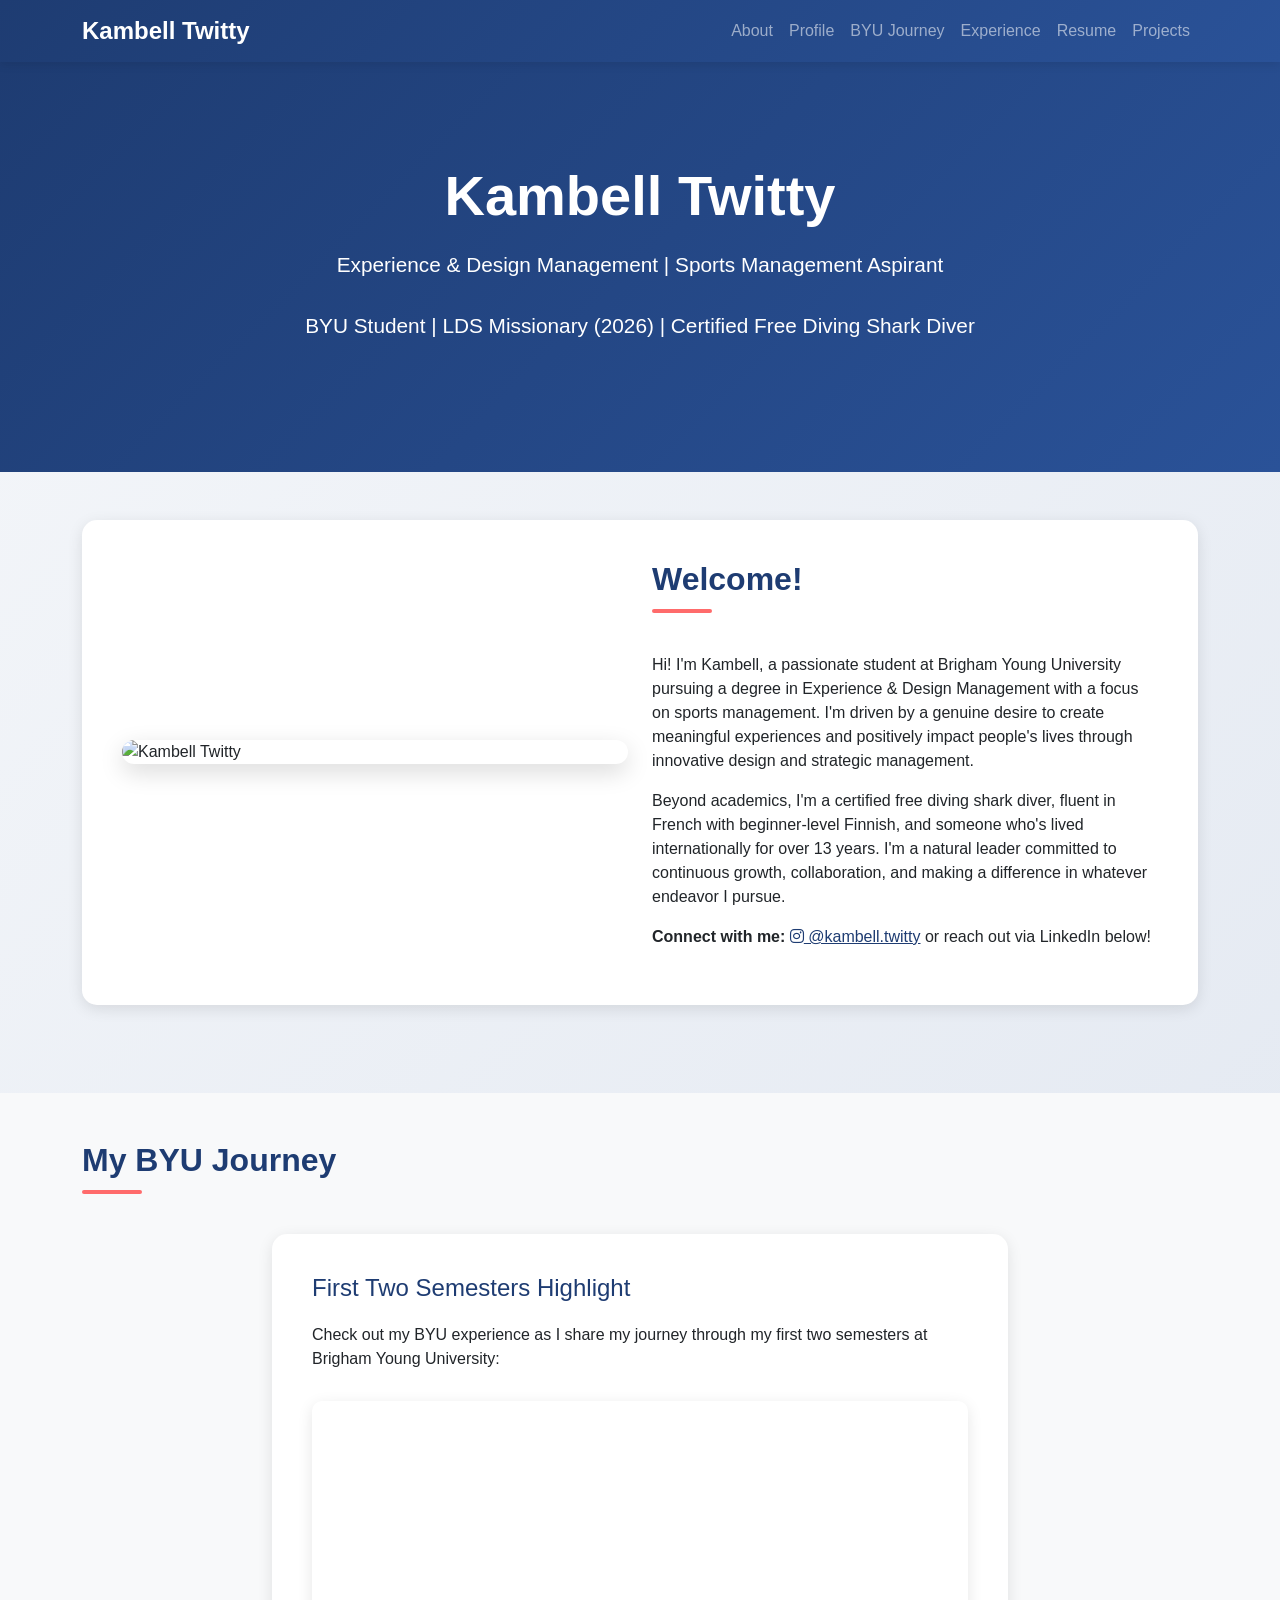
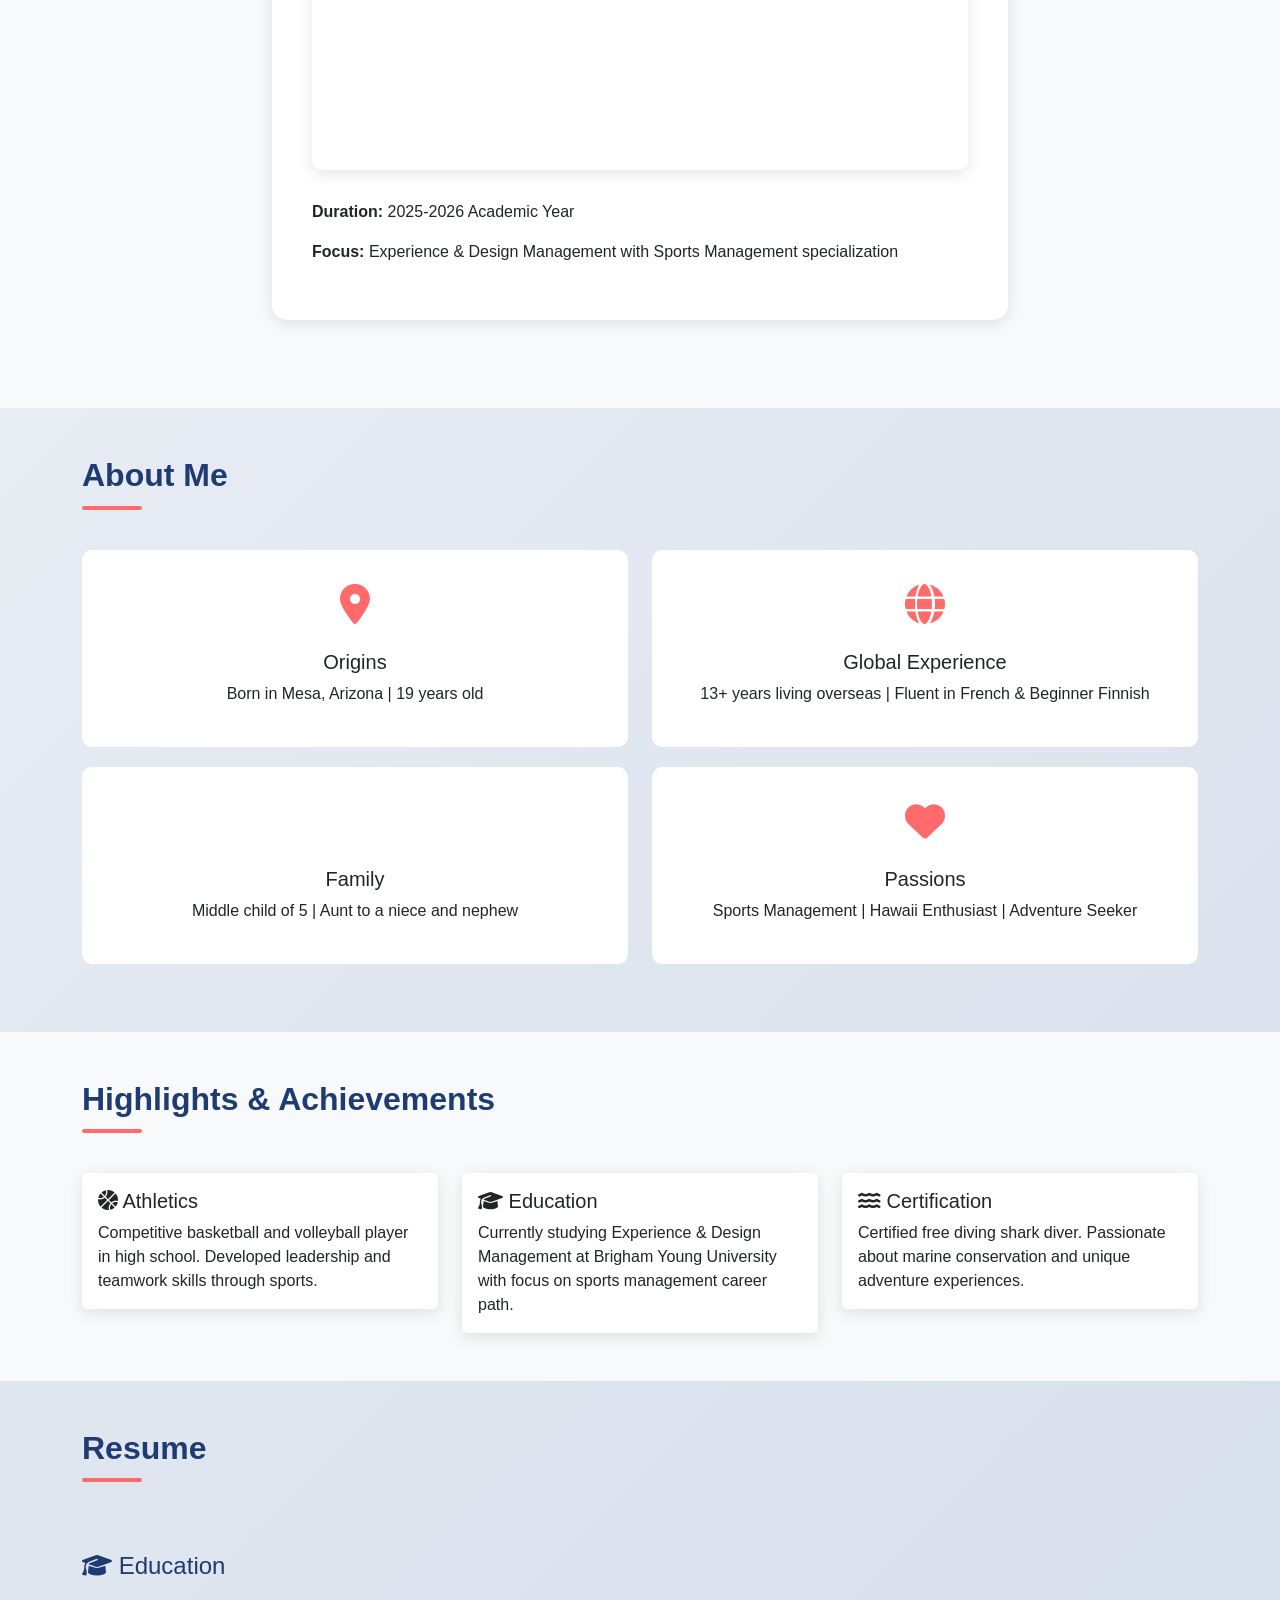
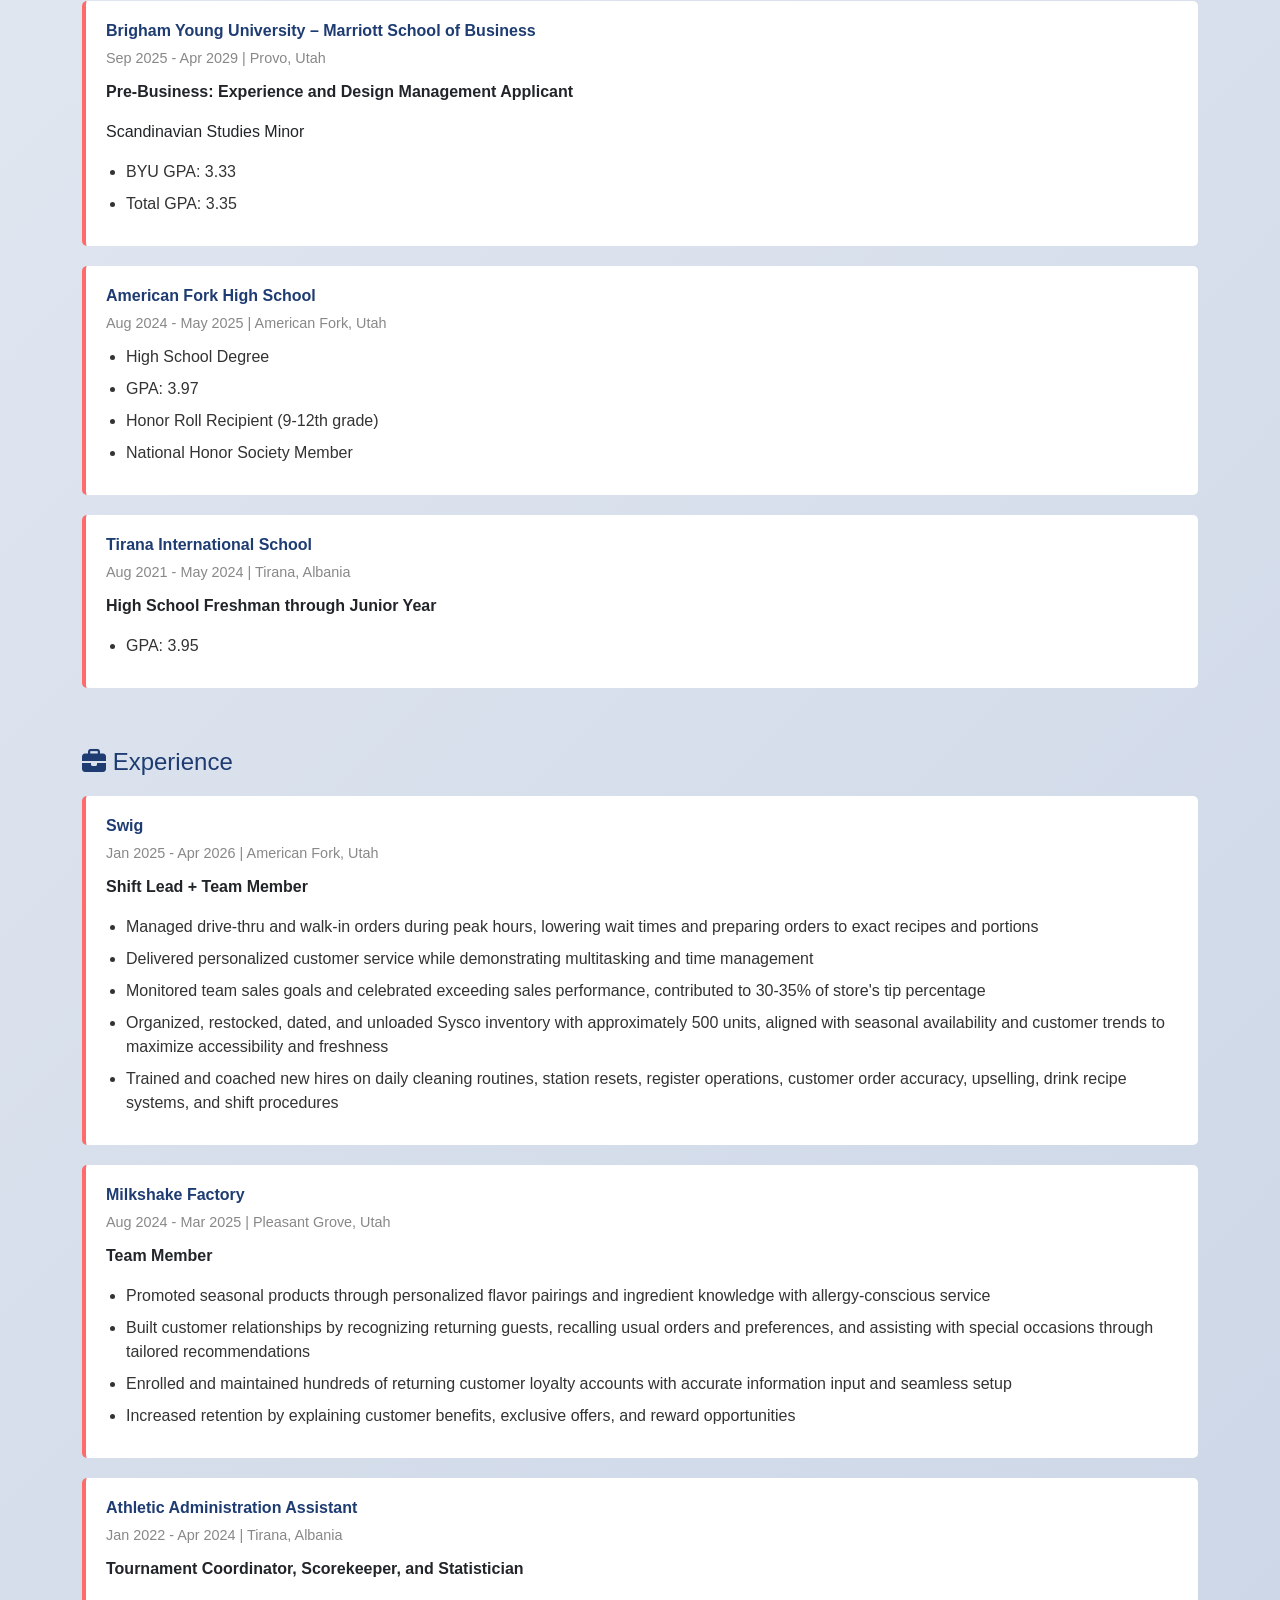
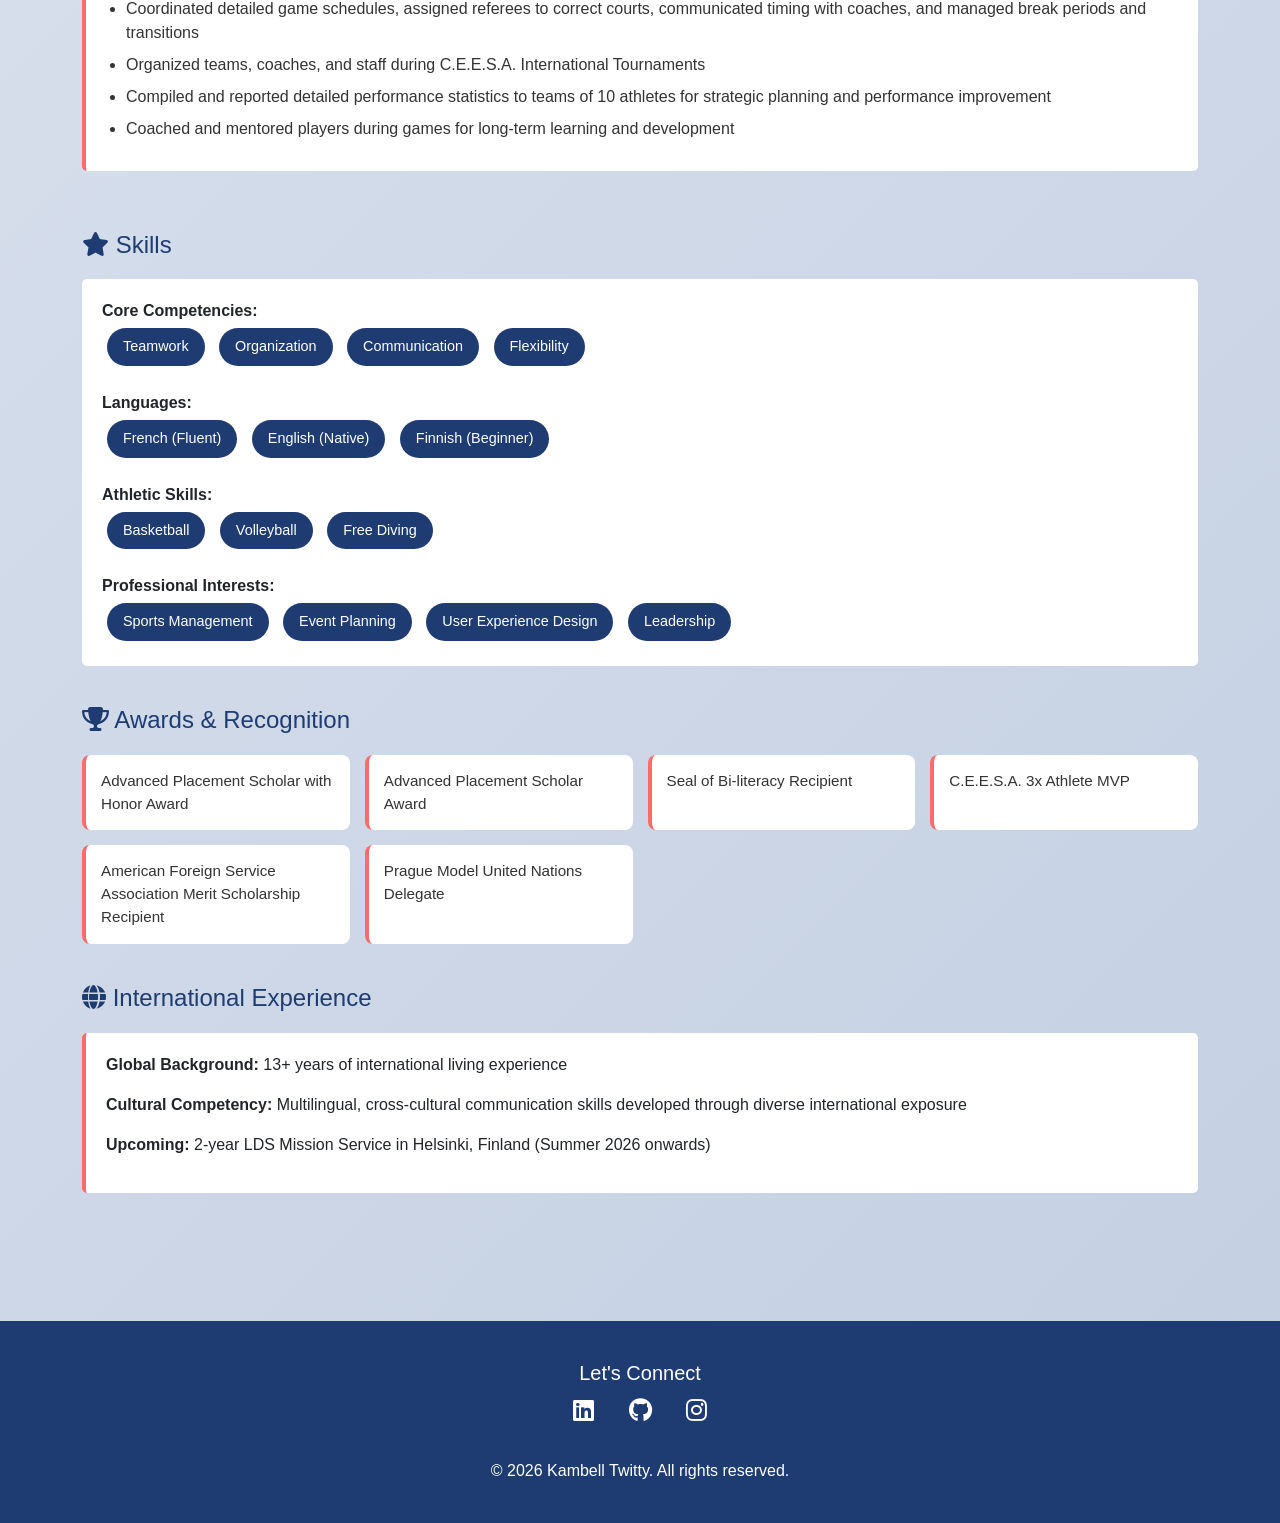
==== commit dea18baa: "Fix incomplete sentences in Welcome section" ====
--- a/index.html
+++ b/index.html
@@ -245,9 +245,9 @@
                     </div>
                     <div class="col-lg-6">
                         <h2 class="section-title">Welcome!</h2>
-                        <p>Hi! I'm Kambell, a passionate student at Brigham Young University pursuing a degree in Experience & Design Management with a focus on sports management. I'm driven by l[...]
-                        <p>Beyond academics, I'm a certified free diving shark diver, fluent in French with beginner-level Finnish, and someone who's lived internationally for over 13 years. I'm [...]
-                        <p><strong>Connect with me:</strong> <a href="https://instagram.com/kambell.twitty" target="_blank" style="color: var(--primary-color);"><i class="fab fa-instagram"></i> @[...]
+                        <p>Hi! I'm Kambell, a passionate student at Brigham Young University pursuing a degree in Experience & Design Management with a focus on sports management. I'm driven by a genuine desire to create meaningful experiences and positively impact people's lives through innovative design and strategic management.</p>
+                        <p>Beyond academics, I'm a certified free diving shark diver, fluent in French with beginner-level Finnish, and someone who's lived internationally for over 13 years. I'm a natural leader committed to continuous growth, collaboration, and making a difference in whatever endeavor I pursue.</p>
+                        <p><strong>Connect with me:</strong> <a href="https://instagram.com/kambell.twitty" target="_blank" style="color: var(--primary-color);"><i class="fab fa-instagram"></i> @kambell.twitty</a> or reach out via LinkedIn below!</p>
                     </div>
                 </div>
             </div>
@@ -264,7 +264,7 @@
                         <h4 style="color: var(--primary-color); margin-bottom: 20px;">First Two Semesters Highlight</h4>
                         <p>Check out my BYU experience as I share my journey through my first two semesters at Brigham Young University:</p>
                         <div class="video-container">
-                            <iframe src="https://www.youtube.com/embed/iXqQckpRksQ" title="My BYU Experience" allowfullscreen="" allow="accelerometer; autoplay; clipboard-write; encrypted-media; [...]
+                            <iframe src="https://www.youtube.com/embed/iXqQckpRksQ" title="My BYU Experience" allowfullscreen="" allow="accelerometer; autoplay; clipboard-write; encrypted-media; gyroscope; picture-in-picture; web-share"></iframe>
                         </div>
                         <p><strong>Duration:</strong> 2025-2026 Academic Year</p>
                         <p><strong>Focus:</strong> Experience & Design Management with Sports Management specialization</p>
@@ -405,11 +405,11 @@
                         <div class="meta">Jan 2025 - Apr 2026 | American Fork, Utah</div>
                         <p><strong>Shift Lead + Team Member</strong></p>
                         <ul>
-                            <li>Managed drive-thru and walk-in orders during peak hours, lowering wait times and preparing orders to exact recipes/portions</li>
+                            <li>Managed drive-thru and walk-in orders during peak hours, lowering wait times and preparing orders to exact recipes and portions</li>
                             <li>Delivered personalized customer service while demonstrating multitasking and time management</li>
                             <li>Monitored team sales goals and celebrated exceeding sales performance, contributed to 30-35% of store's tip percentage</li>
-                            <li>Organized, restocked, dated, and unloaded Sysco inventory with approximately 500 units, aligned with seasonal availability and customer trends to maximize accessib[...]
-                            <li>Trained and coached new hires on daily cleaning routines, station resets, register operations, customer order accuracy, upselling, drink recipe systems, and shift [...]
+                            <li>Organized, restocked, dated, and unloaded Sysco inventory with approximately 500 units, aligned with seasonal availability and customer trends to maximize accessibility and freshness</li>
+                            <li>Trained and coached new hires on daily cleaning routines, station resets, register operations, customer order accuracy, upselling, drink recipe systems, and shift procedures</li>
                         </ul>
                     </div>
 
@@ -419,7 +419,7 @@
                         <p><strong>Team Member</strong></p>
                         <ul>
                             <li>Promoted seasonal products through personalized flavor pairings and ingredient knowledge with allergy-conscious service</li>
-                            <li>Built customer relationships by recognizing returning guests, recalling usual orders and preferences, and assisting with special occasions through tailored recomme[...]
+                            <li>Built customer relationships by recognizing returning guests, recalling usual orders and preferences, and assisting with special occasions through tailored recommendations</li>
                             <li>Enrolled and maintained hundreds of returning customer loyalty accounts with accurate information input and seamless setup</li>
                             <li>Increased retention by explaining customer benefits, exclusive offers, and reward opportunities</li>
                         </ul>
